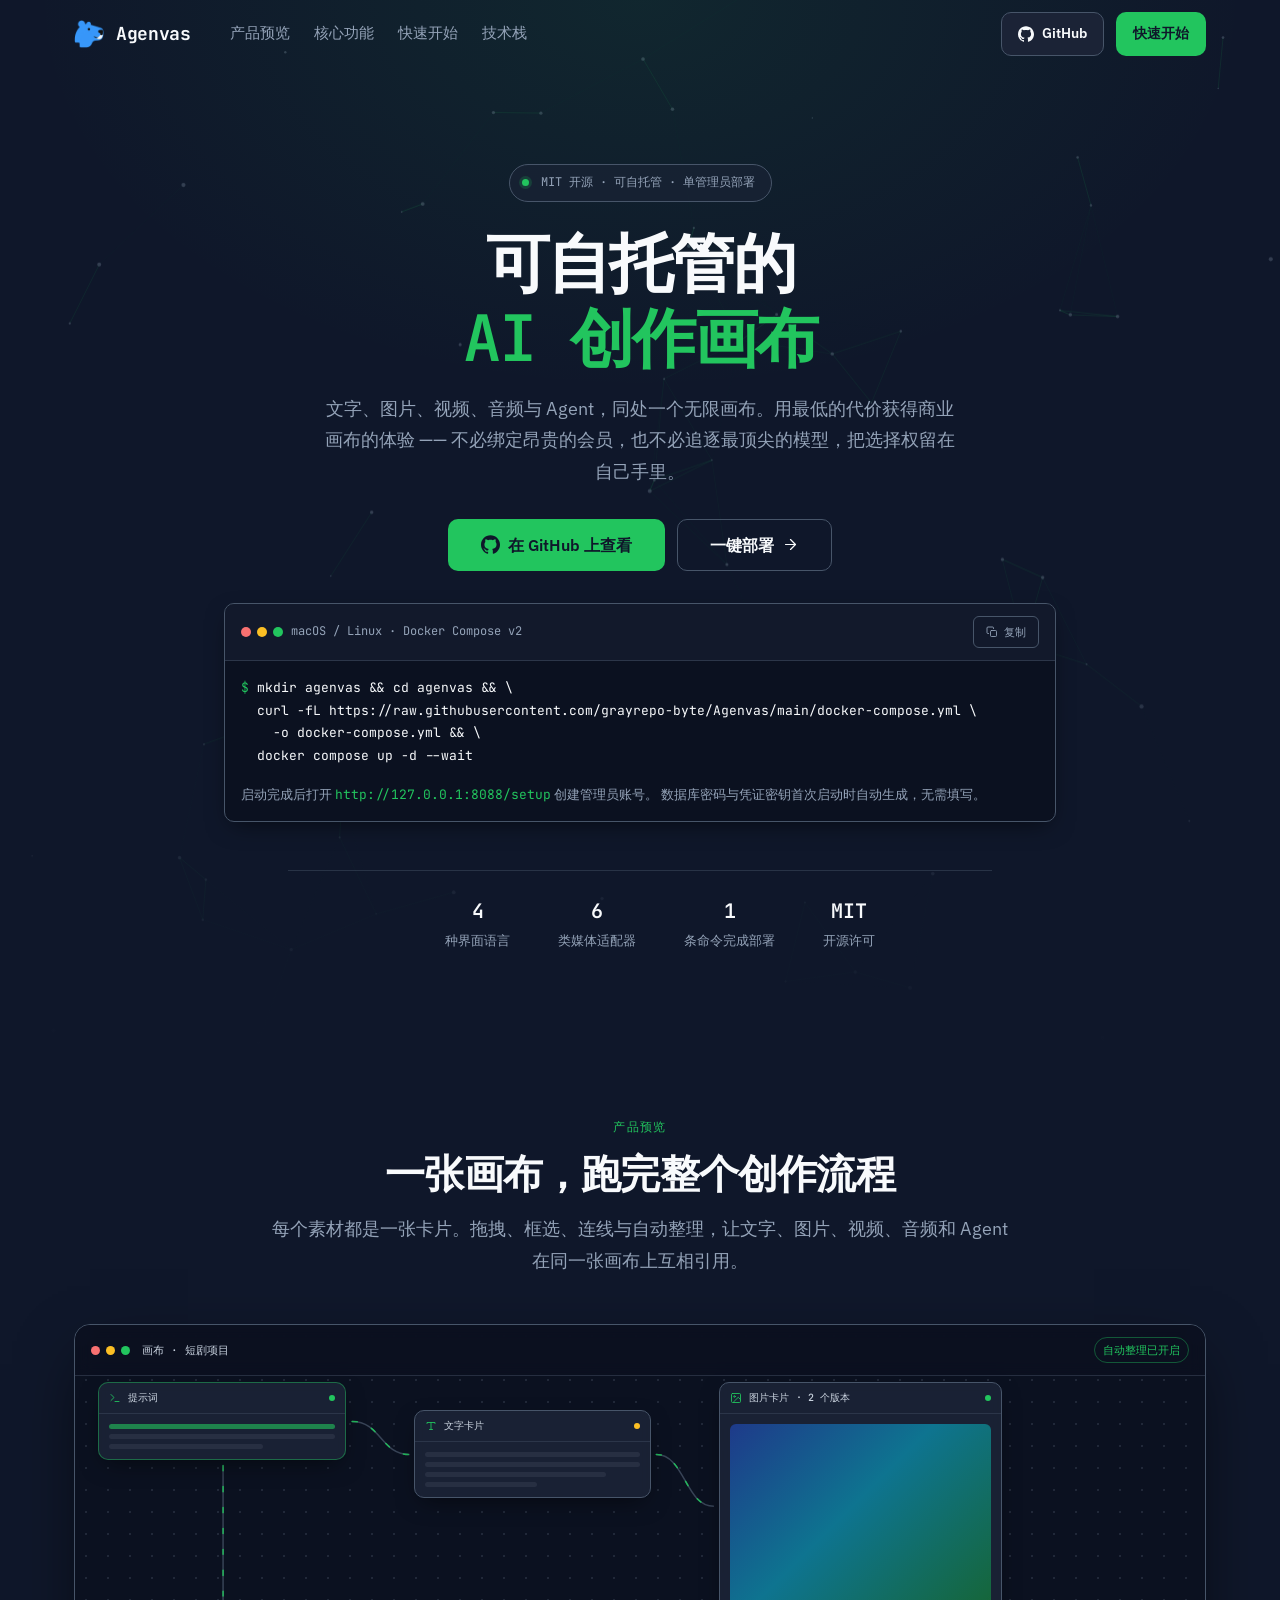
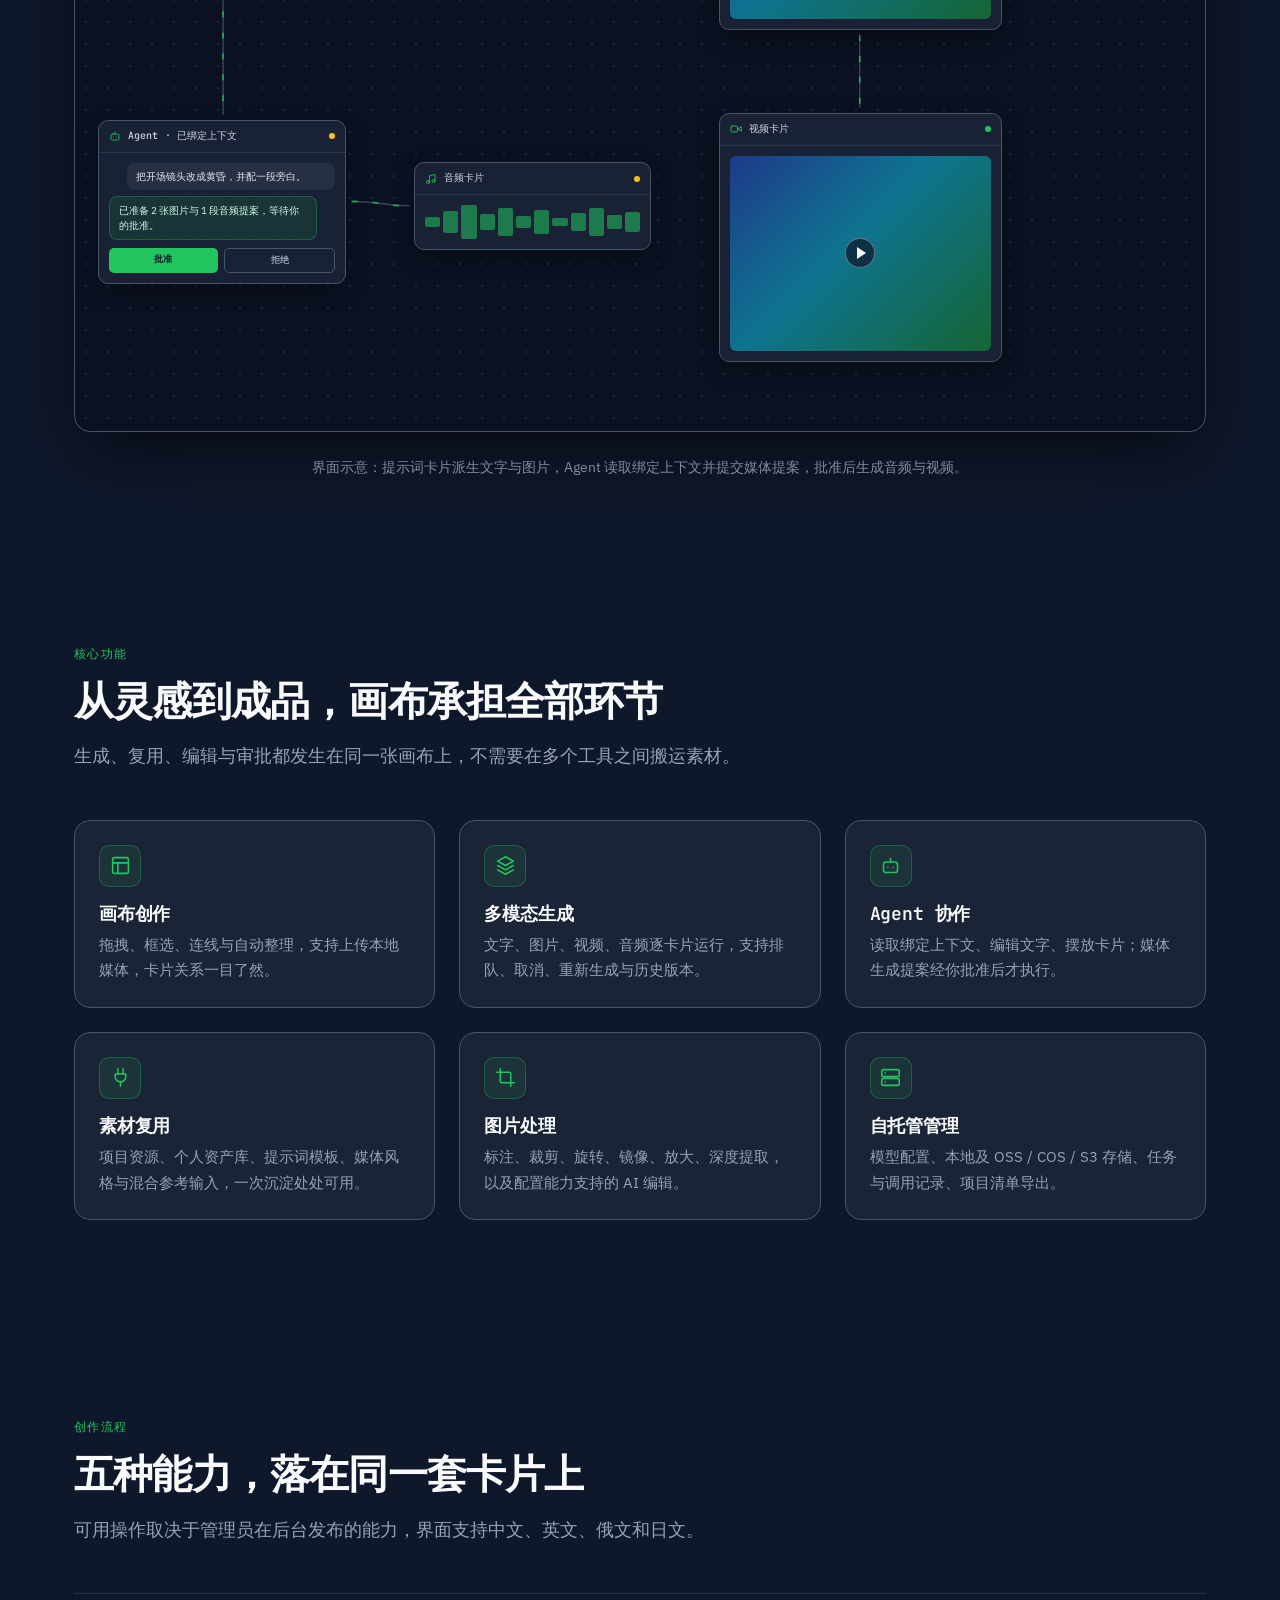
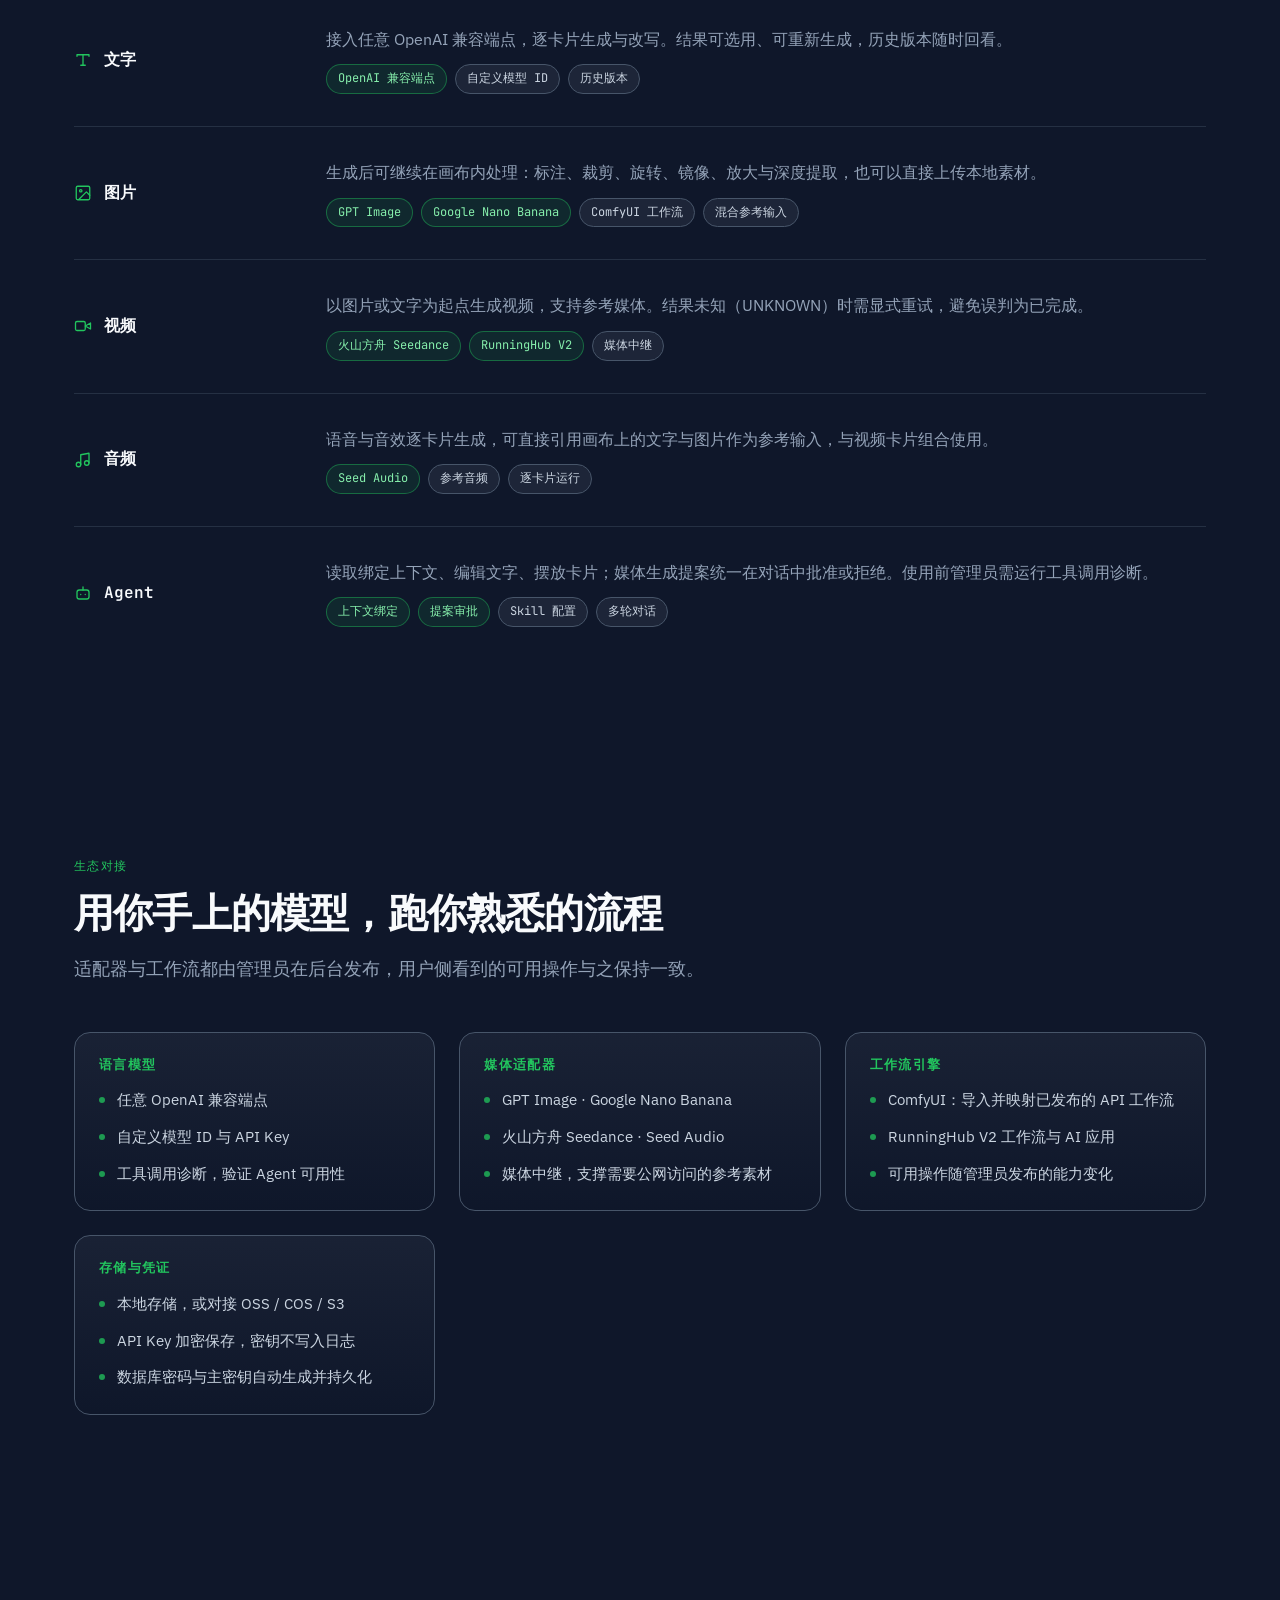
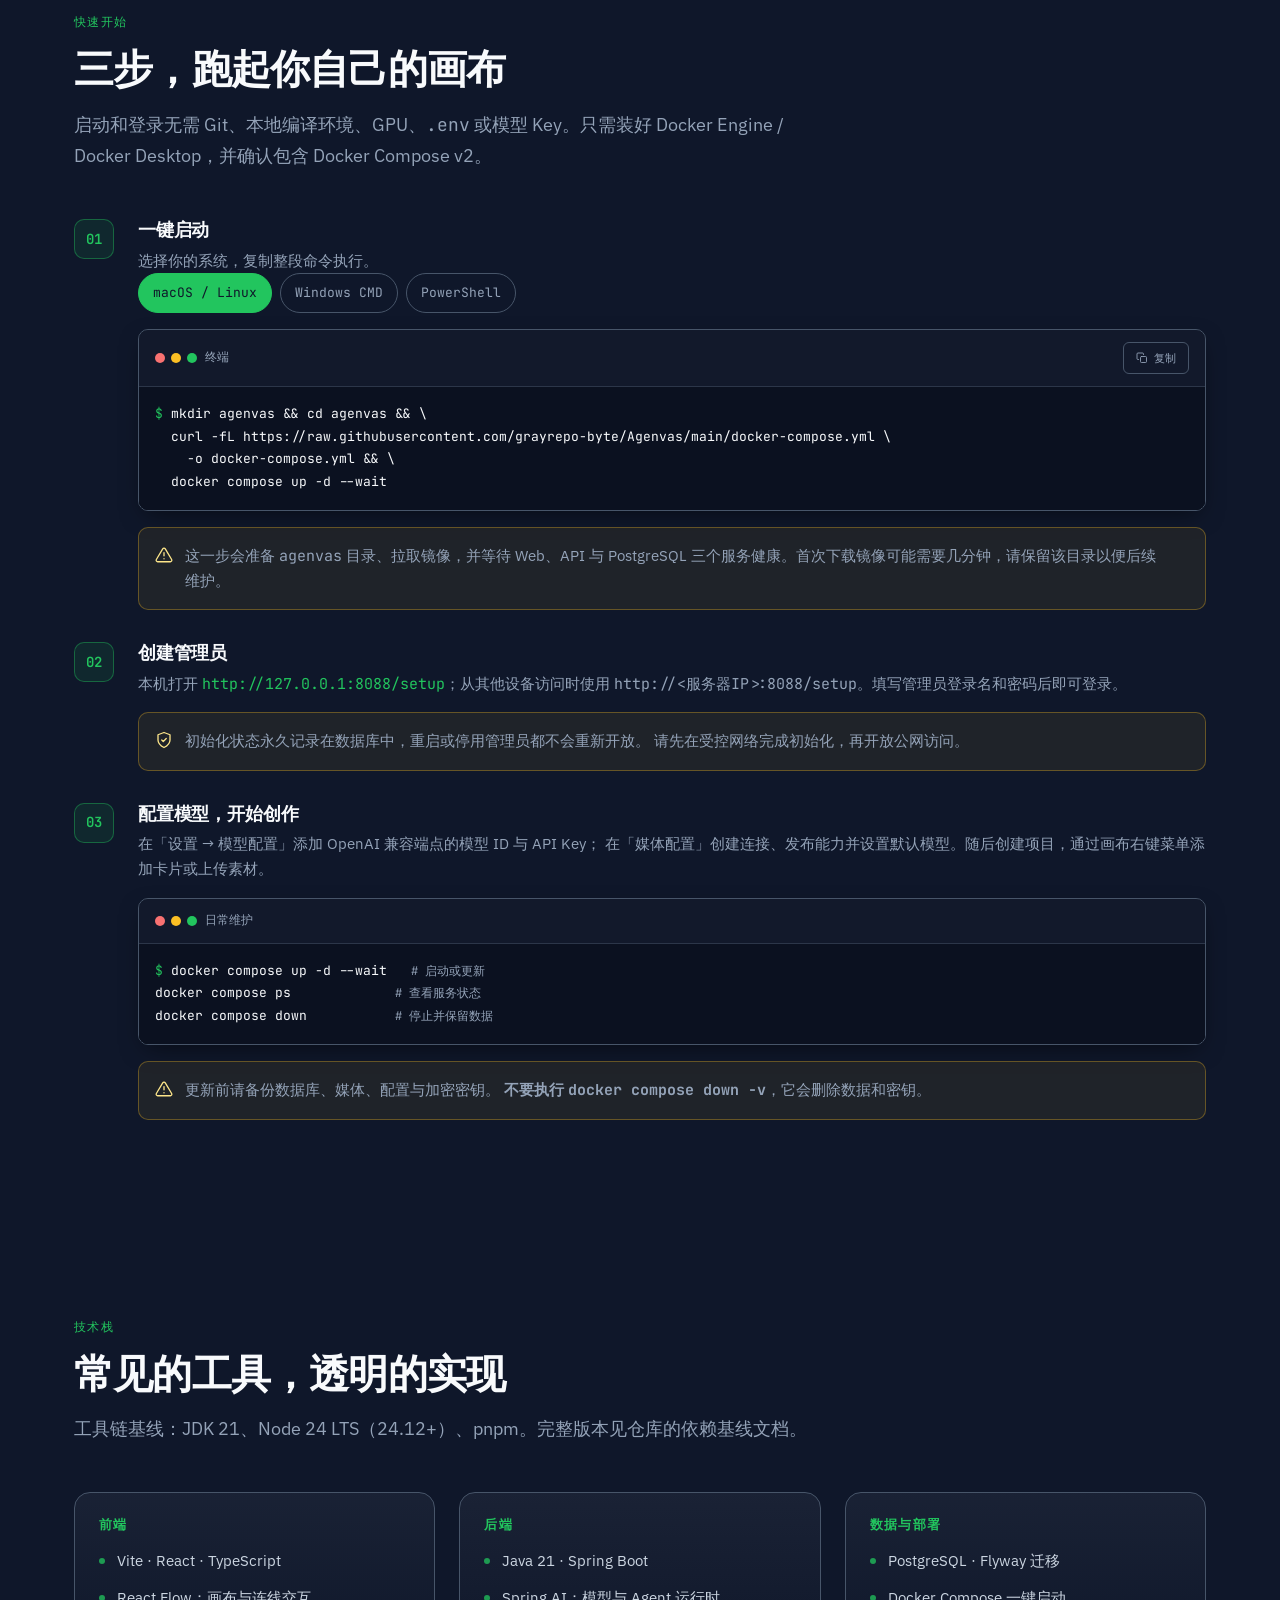
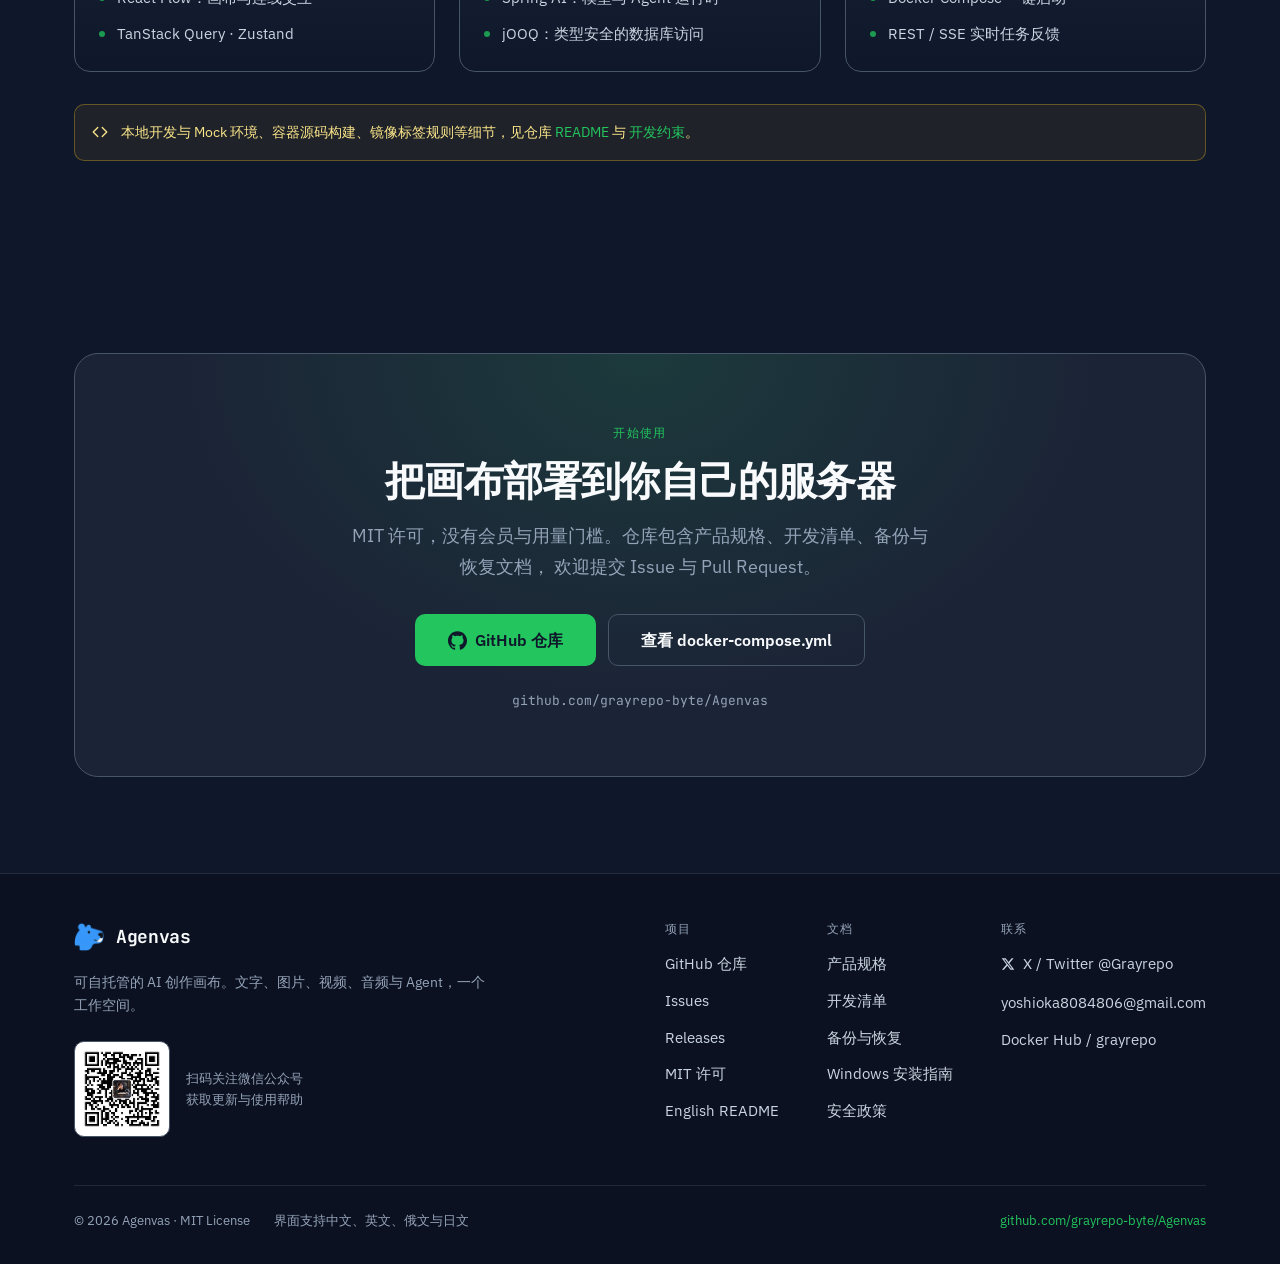
==== index.html @ ab0f3030 "Add Agenvas product landing page" ====
<!DOCTYPE html>
<html lang="zh-CN">
  <head>
    <meta charset="utf-8" />
    <script>
      document.documentElement.classList.add("js");
    </script>
    <meta name="viewport" content="width=device-width, initial-scale=1" />
    <title>Agenvas — 可自托管的 AI 创作画布</title>
    <meta
      name="description"
      content="Agenvas 是开源的、可自托管的 AI 创作画布：文字、图片、视频、音频与 Agent 同处一个工作空间。一条命令完成部署，兼容 OpenAI 端点、ComfyUI 与 RunningHub，MIT 许可。"
    />
    <meta name="theme-color" content="#0f172a" />
    <meta name="color-scheme" content="dark" />
    <link rel="canonical" href="https://grayrepo-byte.github.io/AgenvasPages/" />

    <meta property="og:type" content="website" />
    <meta property="og:site_name" content="Agenvas" />
    <meta property="og:title" content="Agenvas — 可自托管的 AI 创作画布" />
    <meta
      property="og:description"
      content="文字、图片、视频、音频与 Agent，同处一个无限画布。一条命令完成部署，MIT 许可，把创作成本的选择权留在自己手里。"
    />
    <meta
      property="og:url"
      content="https://grayrepo-byte.github.io/AgenvasPages/"
    />
    <meta
      property="og:image"
      content="https://grayrepo-byte.github.io/AgenvasPages/assets/img/agenvas-favicon.png"
    />
    <meta name="twitter:card" content="summary_large_image" />

    <link rel="icon" href="assets/img/agenvas-favicon.png" type="image/png" />
    <link rel="apple-touch-icon" href="assets/img/agenvas-favicon.png" />

    <link rel="preconnect" href="https://fonts.googleapis.com" />
    <link rel="preconnect" href="https://fonts.gstatic.com" crossorigin />
    <link
      rel="stylesheet"
      href="https://fonts.googleapis.com/css2?family=IBM+Plex+Sans:wght@400;500;600&family=JetBrains+Mono:wght@400;500;600;700&display=swap"
    />
    <link rel="stylesheet" href="assets/css/styles.css" />
  </head>

  <body>
    <a class="skip-link" href="#main">跳到主要内容</a>

    <!-- Icon sprite -->
    <svg
      aria-hidden="true"
      focusable="false"
      style="position: absolute; width: 0; height: 0; overflow: hidden"
    >
      <defs>
        <symbol id="i-github" viewBox="0 0 24 24">
          <path
            fill="currentColor"
            d="M12 .297c-6.63 0-12 5.373-12 12 0 5.303 3.438 9.8 8.205 11.385.6.113.82-.258.82-.577 0-.285-.01-1.04-.015-2.04-3.338.724-4.042-1.61-4.042-1.61C4.422 18.07 3.633 17.7 3.633 17.7c-1.087-.744.084-.729.084-.729 1.205.084 1.838 1.236 1.838 1.236 1.07 1.835 2.809 1.305 3.495.998.108-.776.417-1.305.76-1.605-2.665-.3-5.466-1.332-5.466-5.93 0-1.31.465-2.38 1.235-3.22-.135-.303-.54-1.523.105-3.176 0 0 1.005-.322 3.3 1.23.96-.267 1.98-.399 3-.405 1.02.006 2.04.138 3 .405 2.28-1.552 3.285-1.23 3.285-1.23.645 1.653.24 2.873.12 3.176.765.84 1.23 1.91 1.23 3.22 0 4.61-2.805 5.625-5.475 5.92.42.36.81 1.096.81 2.22 0 1.606-.015 2.896-.015 3.286 0 .315.21.69.825.57C20.565 22.092 24 17.592 24 12.297c0-6.627-5.373-12-12-12"
          />
        </symbol>
        <symbol id="i-x" viewBox="0 0 24 24">
          <path
            fill="currentColor"
            d="M18.244 2.25h3.308l-7.227 8.26 8.502 11.24H16.17l-5.214-6.817L4.99 21.75H1.68l7.73-8.835L1.254 2.25H8.08l4.713 6.231zm-1.161 17.52h1.833L7.084 4.126H5.117z"
          />
        </symbol>

        <symbol
          id="i-arrow"
          viewBox="0 0 24 24"
          fill="none"
          stroke="currentColor"
          stroke-width="1.75"
          stroke-linecap="round"
          stroke-linejoin="round"
        >
          <path d="M5 12h14" />
          <path d="m12 5 7 7-7 7" />
        </symbol>
        <symbol
          id="i-copy"
          viewBox="0 0 24 24"
          fill="none"
          stroke="currentColor"
          stroke-width="1.75"
          stroke-linecap="round"
          stroke-linejoin="round"
        >
          <rect x="9" y="9" width="12" height="12" rx="2" />
          <path d="M5 15H4a2 2 0 0 1-2-2V4a2 2 0 0 1 2-2h9a2 2 0 0 1 2 2v1" />
        </symbol>
        <symbol
          id="i-check"
          viewBox="0 0 24 24"
          fill="none"
          stroke="currentColor"
          stroke-width="2"
          stroke-linecap="round"
          stroke-linejoin="round"
        >
          <path d="M20 6 9 17l-5-5" />
        </symbol>
        <symbol
          id="i-terminal"
          viewBox="0 0 24 24"
          fill="none"
          stroke="currentColor"
          stroke-width="1.75"
          stroke-linecap="round"
          stroke-linejoin="round"
        >
          <path d="m4 17 6-6-6-6" />
          <path d="M12 19h8" />
        </symbol>
        <symbol
          id="i-canvas"
          viewBox="0 0 24 24"
          fill="none"
          stroke="currentColor"
          stroke-width="1.75"
          stroke-linecap="round"
          stroke-linejoin="round"
        >
          <rect x="3" y="3" width="18" height="18" rx="2" />
          <path d="M3 9h18" />
          <path d="M9 21V9" />
        </symbol>
        <symbol
          id="i-text"
          viewBox="0 0 24 24"
          fill="none"
          stroke="currentColor"
          stroke-width="1.75"
          stroke-linecap="round"
          stroke-linejoin="round"
        >
          <path d="M4 7V5h16v2" />
          <path d="M12 5v14" />
          <path d="M9 19h6" />
        </symbol>
        <symbol
          id="i-image"
          viewBox="0 0 24 24"
          fill="none"
          stroke="currentColor"
          stroke-width="1.75"
          stroke-linecap="round"
          stroke-linejoin="round"
        >
          <rect x="3" y="3" width="18" height="18" rx="2" />
          <circle cx="9" cy="9" r="1.6" />
          <path d="m21 15-4.5-4.5L7 20" />
        </symbol>
        <symbol
          id="i-video"
          viewBox="0 0 24 24"
          fill="none"
          stroke="currentColor"
          stroke-width="1.75"
          stroke-linecap="round"
          stroke-linejoin="round"
        >
          <rect x="2" y="6" width="13" height="12" rx="2" />
          <path d="m22 8-7 4 7 4z" />
        </symbol>
        <symbol
          id="i-audio"
          viewBox="0 0 24 24"
          fill="none"
          stroke="currentColor"
          stroke-width="1.75"
          stroke-linecap="round"
          stroke-linejoin="round"
        >
          <path d="M9 18V5l11-2v13" />
          <circle cx="6" cy="18" r="3" />
          <circle cx="17" cy="16" r="3" />
        </symbol>
        <symbol
          id="i-agent"
          viewBox="0 0 24 24"
          fill="none"
          stroke="currentColor"
          stroke-width="1.75"
          stroke-linecap="round"
          stroke-linejoin="round"
        >
          <rect x="4" y="8" width="16" height="12" rx="3" />
          <path d="M12 4v4" />
          <path d="M9 14h.01M15 14h.01" />
        </symbol>
        <symbol
          id="i-layers"
          viewBox="0 0 24 24"
          fill="none"
          stroke="currentColor"
          stroke-width="1.75"
          stroke-linecap="round"
          stroke-linejoin="round"
        >
          <path d="m12 2 9 5-9 5-9-5 9-5Z" />
          <path d="m3 12 9 5 9-5" />
          <path d="m3 17 9 5 9-5" />
        </symbol>
        <symbol
          id="i-plug"
          viewBox="0 0 24 24"
          fill="none"
          stroke="currentColor"
          stroke-width="1.75"
          stroke-linecap="round"
          stroke-linejoin="round"
        >
          <path d="M9 2v6M15 2v6" />
          <path d="M6 8h12v3a6 6 0 0 1-12 0z" />
          <path d="M12 17v5" />
        </symbol>
        <symbol
          id="i-crop"
          viewBox="0 0 24 24"
          fill="none"
          stroke="currentColor"
          stroke-width="1.75"
          stroke-linecap="round"
          stroke-linejoin="round"
        >
          <path d="M6 2v14a2 2 0 0 0 2 2h14" />
          <path d="M18 22V8a2 2 0 0 0-2-2H2" />
        </symbol>
        <symbol
          id="i-server"
          viewBox="0 0 24 24"
          fill="none"
          stroke="currentColor"
          stroke-width="1.75"
          stroke-linecap="round"
          stroke-linejoin="round"
        >
          <rect x="2" y="3" width="20" height="8" rx="2" />
          <rect x="2" y="13" width="20" height="8" rx="2" />
          <path d="M6 7h.01M6 17h.01" />
        </symbol>
        <symbol
          id="i-shield"
          viewBox="0 0 24 24"
          fill="none"
          stroke="currentColor"
          stroke-width="1.75"
          stroke-linecap="round"
          stroke-linejoin="round"
        >
          <path d="M12 22s8-4 8-10V5l-8-3-8 3v7c0 6 8 10 8 10Z" />
          <path d="m9 12 2 2 4-4" />
        </symbol>
        <symbol
          id="i-globe"
          viewBox="0 0 24 24"
          fill="none"
          stroke="currentColor"
          stroke-width="1.75"
          stroke-linecap="round"
          stroke-linejoin="round"
        >
          <circle cx="12" cy="12" r="9" />
          <path d="M3 12h18" />
          <path d="M12 3a14 14 0 0 1 0 18 14 14 0 0 1 0-18Z" />
        </symbol>
        <symbol
          id="i-box"
          viewBox="0 0 24 24"
          fill="none"
          stroke="currentColor"
          stroke-width="1.75"
          stroke-linecap="round"
          stroke-linejoin="round"
        >
          <path d="m21 8-9 5-9-5" />
          <path d="M3 8v8l9 5 9-5V8l-9-5Z" />
        </symbol>
        <symbol
          id="i-db"
          viewBox="0 0 24 24"
          fill="none"
          stroke="currentColor"
          stroke-width="1.75"
          stroke-linecap="round"
          stroke-linejoin="round"
        >
          <ellipse cx="12" cy="5" rx="8" ry="3" />
          <path d="M4 5v14c0 1.7 3.6 3 8 3s8-1.3 8-3V5" />
          <path d="M4 12c0 1.7 3.6 3 8 3s8-1.3 8-3" />
        </symbol>
        <symbol
          id="i-alert"
          viewBox="0 0 24 24"
          fill="none"
          stroke="currentColor"
          stroke-width="1.75"
          stroke-linecap="round"
          stroke-linejoin="round"
        >
          <path d="M12 9v4" />
          <path d="M12 17h.01" />
          <path
            d="M10.29 3.86 1.82 18a2 2 0 0 0 1.71 3h16.94a2 2 0 0 0 1.71-3L13.71 3.86a2 2 0 0 0-3.42 0Z"
          />
        </symbol>
        <symbol
          id="i-cpu"
          viewBox="0 0 24 24"
          fill="none"
          stroke="currentColor"
          stroke-width="1.75"
          stroke-linecap="round"
          stroke-linejoin="round"
        >
          <rect x="5" y="5" width="14" height="14" rx="2" />
          <rect x="9" y="9" width="6" height="6" rx="1" />
          <path
            d="M9 2v3M15 2v3M9 19v3M15 19v3M2 9h3M2 15h3M19 9h3M19 15h3"
          />
        </symbol>
        <symbol
          id="i-code"
          viewBox="0 0 24 24"
          fill="none"
          stroke="currentColor"
          stroke-width="1.75"
          stroke-linecap="round"
          stroke-linejoin="round"
        >
          <path d="m9 18-6-6 6-6" />
          <path d="m15 6 6 6-6 6" />
        </symbol>
      </defs>
    </svg>

    <header class="nav" id="nav">
      <nav class="nav__inner" aria-label="主导航">
        <a class="brand" href="#top">
          <img
            src="assets/img/agenvas-favicon.png"
            alt=""
            width="30"
            height="30"
          />
          <span>Agenvas</span>
        </a>
        <div class="nav__links">
          <a href="#preview">产品预览</a>
          <a href="#features">核心功能</a>
          <a href="#quickstart">快速开始</a>
          <a href="#stack">技术栈</a>
        </div>
        <div class="nav__actions">
          <a
            class="btn btn--github btn--sm"
            href="https://github.com/grayrepo-byte/Agenvas"
            target="_blank"
            rel="noopener"
          >
            <svg width="16" height="16" aria-hidden="true">
              <use href="#i-github"></use>
            </svg>
            GitHub
          </a>
          <a class="btn btn--primary btn--sm" href="#quickstart">快速开始</a>
        </div>
      </nav>
    </header>

    <main id="main" tabindex="-1">
      <!-- ================= Hero ================= -->
      <section class="hero" id="top">
        <canvas id="hero-canvas" aria-hidden="true"></canvas>
        <div class="container">
          <div class="hero__head">
            <p class="hero__badge">
              <span class="dot" aria-hidden="true"></span>
              MIT 开源 · 可自托管 · 单管理员部署
            </p>

            <h1>可自托管的<br /><span class="accent">AI 创作画布</span></h1>

            <p class="lede">
              文字、图片、视频、音频与 Agent，同处一个无限画布。用最低的代价获得商业画布的体验
              —— 不必绑定昂贵的会员，也不必追逐最顶尖的模型，把选择权留在自己手里。
            </p>

            <div class="btn-row hero__cta">
              <a
                class="btn btn--primary btn--lg"
                href="https://github.com/grayrepo-byte/Agenvas"
                target="_blank"
                rel="noopener"
              >
                <svg width="19" height="19" aria-hidden="true">
                  <use href="#i-github"></use>
                </svg>
                在 GitHub 上查看
              </a>
              <a class="btn btn--ghost btn--lg" href="#quickstart">
                一键部署
                <svg width="17" height="17" aria-hidden="true">
                  <use href="#i-arrow"></use>
                </svg>
              </a>
            </div>

            <div class="term">
              <div class="term__head">
                <span class="term__dots" aria-hidden="true">
                  <span></span><span></span><span></span>
                </span>
                <span class="term__label">macOS / Linux · Docker Compose v2</span>
                <button class="term__copy" type="button" data-copy>
                  <svg width="12" height="12" aria-hidden="true">
                    <use href="#i-copy"></use>
                  </svg>
                  <span data-copy-label>复制</span>
                </button>
              </div>
              <div class="term__body">
                <pre><span class="prompt" aria-hidden="true">$ </span><span class="cmd">mkdir agenvas &amp;&amp; cd agenvas &amp;&amp; \
  curl -fL https://raw.githubusercontent.com/grayrepo-byte/Agenvas/main/docker-compose.yml \
    -o docker-compose.yml &amp;&amp; \
  docker compose up -d --wait</span></pre>
              </div>
              <p class="term__foot">
                启动完成后打开 <code>http://127.0.0.1:8088/setup</code> 创建管理员账号。
                数据库密码与凭证密钥首次启动时自动生成，无需填写。
              </p>
            </div>
          </div>

          <ul class="facts facts--center">
            <li class="fact">
              <span class="fact__value">4</span>
              <span class="fact__label">种界面语言</span>
            </li>
            <li class="fact">
              <span class="fact__value">6</span>
              <span class="fact__label">类媒体适配器</span>
            </li>
            <li class="fact">
              <span class="fact__value">1</span>
              <span class="fact__label">条命令完成部署</span>
            </li>
            <li class="fact">
              <span class="fact__value">MIT</span>
              <span class="fact__label">开源许可</span>
            </li>
          </ul>
        </div>
      </section>

      <!-- ================= Preview ================= -->
      <section class="section section--tight" id="preview">
        <div class="container">
          <div class="section-head section-head--center">
            <span class="eyebrow">产品预览</span>
            <h2>一张画布，跑完整个创作流程</h2>
            <p class="lede">
              每个素材都是一张卡片。拖拽、框选、连线与自动整理，让文字、图片、视频、音频和
              Agent 在同一张画布上互相引用。
            </p>
          </div>

          <div
            class="stage"
            role="img"
            aria-label="Agenvas 画布界面示意：提示词卡片派生文字卡片与图片卡片，Agent 读取绑定上下文并提交媒体提案，经用户批准后生成音频与视频。卡片之间以连线互相引用。"
          >
            <div class="stage__chrome" aria-hidden="true">
              <span class="term__dots">
                <span></span><span></span><span></span>
              </span>
              <span class="stage__title">画布 · 短剧项目</span>
              <span class="stage__chip">自动整理已开启</span>
            </div>

            <svg class="stage__links" id="stage-links" aria-hidden="true"></svg>

            <div class="node node--prompt">
              <div class="node__head">
                <svg aria-hidden="true"><use href="#i-terminal"></use></svg>
                <span class="node__name">提示词</span>
                <span class="node__status" aria-hidden="true"></span>
              </div>
              <div class="node__body">
                <div class="lines">
                  <span class="line line--accent"></span>
                  <span class="line"></span>
                  <span class="line" style="width: 68%"></span>
                </div>
              </div>
            </div>

            <div class="node node--text">
              <div class="node__head">
                <svg aria-hidden="true"><use href="#i-text"></use></svg>
                <span class="node__name">文字卡片</span>
                <span class="node__status node__status--run" aria-hidden="true"></span>
              </div>
              <div class="node__body">
                <div class="lines">
                  <span class="line"></span>
                  <span class="line"></span>
                  <span class="line" style="width: 84%"></span>
                  <span class="line" style="width: 52%"></span>
                </div>
              </div>
            </div>

            <div class="node node--image">
              <div class="node__head">
                <svg aria-hidden="true"><use href="#i-image"></use></svg>
                <span class="node__name">图片卡片</span>
                <span class="node__meta">· 2 个版本</span>
                <span class="node__status" aria-hidden="true"></span>
              </div>
              <div class="node__body">
                <div class="thumb"></div>
              </div>
            </div>

            <div class="node node--agent">
              <div class="node__head">
                <svg aria-hidden="true"><use href="#i-agent"></use></svg>
                <span class="node__name">Agent</span>
                <span class="node__meta">· 已绑定上下文</span>
                <span class="node__status node__status--run" aria-hidden="true"></span>
              </div>
              <div class="node__body">
                <span class="bubble bubble--user"
                  >把开场镜头改成黄昏，并配一段旁白。</span
                >
                <span class="bubble bubble--agent"
                  >已准备 2 张图片与 1 段音频提案，等待你的批准。</span
                >
                <div class="approve" aria-hidden="true">
                  <span class="ok">批准</span>
                  <span class="no">拒绝</span>
                </div>
              </div>
            </div>

            <div class="node node--audio">
              <div class="node__head">
                <svg aria-hidden="true"><use href="#i-audio"></use></svg>
                <span class="node__name">音频卡片</span>
                <span class="node__status node__status--run" aria-hidden="true"></span>
              </div>
              <div class="node__body">
                <div class="wave" aria-hidden="true">
                  <i></i><i></i><i></i><i></i><i></i><i></i>
                  <i></i><i></i><i></i><i></i><i></i><i></i>
                </div>
              </div>
            </div>

            <div class="node node--video">
              <div class="node__head">
                <svg aria-hidden="true"><use href="#i-video"></use></svg>
                <span class="node__name">视频卡片</span>
                <span class="node__status" aria-hidden="true"></span>
              </div>
              <div class="node__body">
                <div class="thumb thumb--video">
                  <div class="play" aria-hidden="true"><span></span></div>
                </div>
              </div>
            </div>
          </div>

          <p class="stage-caption">
            界面示意：提示词卡片派生文字与图片，Agent 读取绑定上下文并提交媒体提案，批准后生成音频与视频。
          </p>
        </div>
      </section>

      <!-- ================= Features ================= -->
      <section class="section" id="features">
        <div class="container">
          <div class="section-head">
            <span class="eyebrow">核心功能</span>
            <h2>从灵感到成品，画布承担全部环节</h2>
            <p class="lede">
              生成、复用、编辑与审批都发生在同一张画布上，不需要在多个工具之间搬运素材。
            </p>
          </div>

          <div class="grid grid--3">
            <article class="card reveal">
              <div class="card__icon">
                <svg aria-hidden="true"><use href="#i-canvas"></use></svg>
              </div>
              <h3>画布创作</h3>
              <p>
                拖拽、框选、连线与自动整理，支持上传本地媒体，卡片关系一目了然。
              </p>
            </article>

            <article class="card reveal" style="--delay: 60ms">
              <div class="card__icon">
                <svg aria-hidden="true"><use href="#i-layers"></use></svg>
              </div>
              <h3>多模态生成</h3>
              <p>
                文字、图片、视频、音频逐卡片运行，支持排队、取消、重新生成与历史版本。
              </p>
            </article>

            <article class="card reveal" style="--delay: 120ms">
              <div class="card__icon">
                <svg aria-hidden="true"><use href="#i-agent"></use></svg>
              </div>
              <h3>Agent 协作</h3>
              <p>
                读取绑定上下文、编辑文字、摆放卡片；媒体生成提案经你批准后才执行。
              </p>
            </article>

            <article class="card reveal">
              <div class="card__icon">
                <svg aria-hidden="true"><use href="#i-plug"></use></svg>
              </div>
              <h3>素材复用</h3>
              <p>
                项目资源、个人资产库、提示词模板、媒体风格与混合参考输入，一次沉淀处处可用。
              </p>
            </article>

            <article class="card reveal" style="--delay: 60ms">
              <div class="card__icon">
                <svg aria-hidden="true"><use href="#i-crop"></use></svg>
              </div>
              <h3>图片处理</h3>
              <p>
                标注、裁剪、旋转、镜像、放大、深度提取，以及配置能力支持的 AI 编辑。
              </p>
            </article>

            <article class="card reveal" style="--delay: 120ms">
              <div class="card__icon">
                <svg aria-hidden="true"><use href="#i-server"></use></svg>
              </div>
              <h3>自托管管理</h3>
              <p>
                模型配置、本地及 OSS / COS / S3 存储、任务与调用记录、项目清单导出。
              </p>
            </article>
          </div>
        </div>
      </section>

      <!-- ================= Workflow ================= -->
      <section class="section" id="workflow">
        <div class="container">
          <div class="section-head">
            <span class="eyebrow">创作流程</span>
            <h2>五种能力，落在同一套卡片上</h2>
            <p class="lede">
              可用操作取决于管理员在后台发布的能力，界面支持中文、英文、俄文和日文。
            </p>
          </div>

          <div class="modality reveal">
            <div class="modality__title">
              <svg aria-hidden="true"><use href="#i-text"></use></svg>
              文字
            </div>
            <div>
              <p>
                接入任意 OpenAI 兼容端点，逐卡片生成与改写。结果可选用、可重新生成，历史版本随时回看。
              </p>
              <div class="tags">
                <span class="tag tag--accent">OpenAI 兼容端点</span>
                <span class="tag">自定义模型 ID</span>
                <span class="tag">历史版本</span>
              </div>
            </div>
          </div>

          <div class="modality reveal">
            <div class="modality__title">
              <svg aria-hidden="true"><use href="#i-image"></use></svg>
              图片
            </div>
            <div>
              <p>
                生成后可继续在画布内处理：标注、裁剪、旋转、镜像、放大与深度提取，也可以直接上传本地素材。
              </p>
              <div class="tags">
                <span class="tag tag--accent">GPT Image</span>
                <span class="tag tag--accent">Google Nano Banana</span>
                <span class="tag">ComfyUI 工作流</span>
                <span class="tag">混合参考输入</span>
              </div>
            </div>
          </div>

          <div class="modality reveal">
            <div class="modality__title">
              <svg aria-hidden="true"><use href="#i-video"></use></svg>
              视频
            </div>
            <div>
              <p>
                以图片或文字为起点生成视频，支持参考媒体。结果未知（UNKNOWN）时需显式重试，避免误判为已完成。
              </p>
              <div class="tags">
                <span class="tag tag--accent">火山方舟 Seedance</span>
                <span class="tag tag--accent">RunningHub V2</span>
                <span class="tag">媒体中继</span>
              </div>
            </div>
          </div>

          <div class="modality reveal">
            <div class="modality__title">
              <svg aria-hidden="true"><use href="#i-audio"></use></svg>
              音频
            </div>
            <div>
              <p>
                语音与音效逐卡片生成，可直接引用画布上的文字与图片作为参考输入，与视频卡片组合使用。
              </p>
              <div class="tags">
                <span class="tag tag--accent">Seed Audio</span>
                <span class="tag">参考音频</span>
                <span class="tag">逐卡片运行</span>
              </div>
            </div>
          </div>

          <div class="modality reveal">
            <div class="modality__title">
              <svg aria-hidden="true"><use href="#i-agent"></use></svg>
              Agent
            </div>
            <div>
              <p>
                读取绑定上下文、编辑文字、摆放卡片；媒体生成提案统一在对话中批准或拒绝。使用前管理员需运行工具调用诊断。
              </p>
              <div class="tags">
                <span class="tag tag--accent">上下文绑定</span>
                <span class="tag tag--accent">提案审批</span>
                <span class="tag">Skill 配置</span>
                <span class="tag">多轮对话</span>
              </div>
            </div>
          </div>
        </div>
      </section>

      <!-- ================= Integrations ================= -->
      <section class="section" id="integrations">
        <div class="container">
          <div class="section-head">
            <span class="eyebrow">生态对接</span>
            <h2>用你手上的模型，跑你熟悉的流程</h2>
            <p class="lede">
              适配器与工作流都由管理员在后台发布，用户侧看到的可用操作与之保持一致。
            </p>
          </div>

          <div class="stack-grid">
            <div class="stack-col reveal">
              <h3>语言模型</h3>
              <ul>
                <li>任意 OpenAI 兼容端点</li>
                <li>自定义模型 ID 与 API Key</li>
                <li>工具调用诊断，验证 Agent 可用性</li>
              </ul>
            </div>

            <div class="stack-col reveal" style="--delay: 60ms">
              <h3>媒体适配器</h3>
              <ul>
                <li>GPT Image · Google Nano Banana</li>
                <li>火山方舟 Seedance · Seed Audio</li>
                <li>媒体中继，支撑需要公网访问的参考素材</li>
              </ul>
            </div>

            <div class="stack-col reveal" style="--delay: 120ms">
              <h3>工作流引擎</h3>
              <ul>
                <li>ComfyUI：导入并映射已发布的 API 工作流</li>
                <li>RunningHub V2 工作流与 AI 应用</li>
                <li>可用操作随管理员发布的能力变化</li>
              </ul>
            </div>

            <div class="stack-col reveal">
              <h3>存储与凭证</h3>
              <ul>
                <li>本地存储，或对接 OSS / COS / S3</li>
                <li>API Key 加密保存，密钥不写入日志</li>
                <li>数据库密码与主密钥自动生成并持久化</li>
              </ul>
            </div>
          </div>
        </div>
      </section>

      <!-- ================= Quick start ================= -->
      <section class="section" id="quickstart">
        <div class="container">
          <div class="section-head">
            <span class="eyebrow">快速开始</span>
            <h2>三步，跑起你自己的画布</h2>
            <p class="lede">
              启动和登录无需 Git、本地编译环境、GPU、<code class="mono">.env</code>
              或模型 Key。只需装好 Docker Engine / Docker Desktop，并确认包含 Docker Compose v2。
            </p>
          </div>

          <div class="steps">
            <div class="step reveal">
              <div class="step__num" aria-hidden="true">01</div>
              <div>
                <h3>一键启动</h3>
                <p>选择你的系统，复制整段命令执行。</p>

                <div class="tabs" role="tablist" aria-label="选择操作系统">
                  <button
                    class="tab"
                    role="tab"
                    id="tab-unix"
                    aria-controls="panel-unix"
                    aria-selected="true"
                  >
                    macOS / Linux
                  </button>
                  <button
                    class="tab"
                    role="tab"
                    id="tab-cmd"
                    aria-controls="panel-cmd"
                    aria-selected="false"
                    tabindex="-1"
                  >
                    Windows CMD
                  </button>
                  <button
                    class="tab"
                    role="tab"
                    id="tab-ps"
                    aria-controls="panel-ps"
                    aria-selected="false"
                    tabindex="-1"
                  >
                    PowerShell
                  </button>
                </div>

                <div
                  class="term"
                  id="panel-unix"
                  role="tabpanel"
                  aria-labelledby="tab-unix"
                  tabindex="0"
                >
                  <div class="term__head">
                    <span class="term__dots" aria-hidden="true">
                      <span></span><span></span><span></span>
                    </span>
                    <span class="term__label">终端</span>
                    <button class="term__copy" type="button" data-copy>
                      <svg width="12" height="12" aria-hidden="true">
                        <use href="#i-copy"></use>
                      </svg>
                      <span data-copy-label>复制</span>
                    </button>
                  </div>
                  <div class="term__body">
                    <pre><span class="prompt" aria-hidden="true">$ </span><span class="cmd">mkdir agenvas &amp;&amp; cd agenvas &amp;&amp; \
  curl -fL https://raw.githubusercontent.com/grayrepo-byte/Agenvas/main/docker-compose.yml \
    -o docker-compose.yml &amp;&amp; \
  docker compose up -d --wait</span></pre>
                  </div>
                </div>

                <div
                  class="term"
                  id="panel-cmd"
                  role="tabpanel"
                  aria-labelledby="tab-cmd"
                  tabindex="0"
                  hidden
                >
                  <div class="term__head">
                    <span class="term__dots" aria-hidden="true">
                      <span></span><span></span><span></span>
                    </span>
                    <span class="term__label">命令提示符</span>
                    <button class="term__copy" type="button" data-copy>
                      <svg width="12" height="12" aria-hidden="true">
                        <use href="#i-copy"></use>
                      </svg>
                      <span data-copy-label>复制</span>
                    </button>
                  </div>
                  <div class="term__body">
                    <pre><span class="prompt" aria-hidden="true">&gt; </span><span class="cmd">mkdir agenvas &amp;&amp; cd agenvas &amp;&amp; ^
  curl.exe -fL https://raw.githubusercontent.com/grayrepo-byte/Agenvas/main/docker-compose.yml -o docker-compose.yml &amp;&amp; ^
  docker compose up -d --wait</span></pre>
                  </div>
                </div>

                <div
                  class="term"
                  id="panel-ps"
                  role="tabpanel"
                  aria-labelledby="tab-ps"
                  tabindex="0"
                  hidden
                >
                  <div class="term__head">
                    <span class="term__dots" aria-hidden="true">
                      <span></span><span></span><span></span>
                    </span>
                    <span class="term__label">PowerShell 5.1 / 7</span>
                    <button class="term__copy" type="button" data-copy>
                      <svg width="12" height="12" aria-hidden="true">
                        <use href="#i-copy"></use>
                      </svg>
                      <span data-copy-label>复制</span>
                    </button>
                  </div>
                  <div class="term__body">
                    <pre><span class="prompt" aria-hidden="true">&gt; </span><span class="cmd">&amp; {
  $ErrorActionPreference = 'Stop'
  New-Item -ItemType Directory -Path agenvas | Out-Null
  Set-Location agenvas
  Invoke-WebRequest -UseBasicParsing `
    -Uri 'https://raw.githubusercontent.com/grayrepo-byte/Agenvas/main/docker-compose.yml' `
    -OutFile docker-compose.yml
  docker compose up -d --wait
}</span></pre>
                  </div>
                </div>

                <div class="note">
                  <svg aria-hidden="true"><use href="#i-alert"></use></svg>
                  <p>
                    这一步会准备 <code class="mono">agenvas</code> 目录、拉取镜像，并等待
                    Web、API 与 PostgreSQL 三个服务健康。首次下载镜像可能需要几分钟，请保留该目录以便后续维护。
                  </p>
                </div>
              </div>
            </div>

            <div class="step reveal">
              <div class="step__num" aria-hidden="true">02</div>
              <div>
                <h3>创建管理员</h3>
                <p>
                  本机打开
                  <a class="accent mono" href="http://127.0.0.1:8088/setup"
                    >http://127.0.0.1:8088/setup</a
                  >；从其他设备访问时使用
                  <code class="mono">http://&lt;服务器IP&gt;:8088/setup</code>。填写管理员登录名和密码后即可登录。
                </p>
                <div class="note">
                  <svg aria-hidden="true"><use href="#i-shield"></use></svg>
                  <p>
                    初始化状态永久记录在数据库中，重启或停用管理员都不会重新开放。
                    请先在受控网络完成初始化，再开放公网访问。
                  </p>
                </div>
              </div>
            </div>

            <div class="step reveal">
              <div class="step__num" aria-hidden="true">03</div>
              <div>
                <h3>配置模型，开始创作</h3>
                <p>
                  在「设置 → 模型配置」添加 OpenAI 兼容端点的模型 ID 与 API Key；
                  在「媒体配置」创建连接、发布能力并设置默认模型。随后创建项目，通过画布右键菜单添加卡片或上传素材。
                </p>
                <div class="term">
                  <div class="term__head">
                    <span class="term__dots" aria-hidden="true">
                      <span></span><span></span><span></span>
                    </span>
                    <span class="term__label">日常维护</span>
                  </div>
                  <div class="term__body">
                    <pre><span class="prompt" aria-hidden="true">$ </span><span class="cmd">docker compose up -d --wait   <span class="term__label"># 启动或更新</span>
docker compose ps             <span class="term__label"># 查看服务状态</span>
docker compose down           <span class="term__label"># 停止并保留数据</span></span></pre>
                  </div>
                </div>
                <div class="note">
                  <svg aria-hidden="true"><use href="#i-alert"></use></svg>
                  <p>
                    更新前请备份数据库、媒体、配置与加密密钥。
                    <strong>不要执行 <code class="mono">docker compose down -v</code></strong>，它会删除数据和密钥。
                  </p>
                </div>
              </div>
            </div>
          </div>
        </div>
      </section>

      <!-- ================= Stack ================= -->
      <section class="section" id="stack">
        <div class="container">
          <div class="section-head">
            <span class="eyebrow">技术栈</span>
            <h2>常见的工具，透明的实现</h2>
            <p class="lede">
              工具链基线：JDK 21、Node 24 LTS（24.12+）、pnpm。完整版本见仓库的依赖基线文档。
            </p>
          </div>

          <div class="stack-grid">
            <div class="stack-col reveal">
              <h3>前端</h3>
              <ul>
                <li>Vite · React · TypeScript</li>
                <li>React Flow：画布与连线交互</li>
                <li>TanStack Query · Zustand</li>
              </ul>
            </div>

            <div class="stack-col reveal" style="--delay: 60ms">
              <h3>后端</h3>
              <ul>
                <li>Java 21 · Spring Boot</li>
                <li>Spring AI：模型与 Agent 运行时</li>
                <li>jOOQ：类型安全的数据库访问</li>
              </ul>
            </div>

            <div class="stack-col reveal" style="--delay: 120ms">
              <h3>数据与部署</h3>
              <ul>
                <li>PostgreSQL · Flyway 迁移</li>
                <li>Docker Compose 一键启动</li>
                <li>REST / SSE 实时任务反馈</li>
              </ul>
            </div>
          </div>

          <div class="note reveal" style="margin-top: var(--space-6)">
            <svg aria-hidden="true"><use href="#i-code"></use></svg>
            <p>
              本地开发与 Mock 环境、容器源码构建、镜像标签规则等细节，见仓库
              <a
                class="accent"
                href="https://github.com/grayrepo-byte/Agenvas#本地开发"
                target="_blank"
                rel="noopener"
                >README</a
              >
              与
              <a
                class="accent"
                href="https://github.com/grayrepo-byte/Agenvas/blob/main/AGENTS.md"
                target="_blank"
                rel="noopener"
                >开发约束</a
              >。
            </p>
          </div>
        </div>
      </section>

      <!-- ================= CTA ================= -->
      <section class="section" id="cta">
        <div class="container">
          <div class="cta reveal">
            <span class="eyebrow">开始使用</span>
            <h2>把画布部署到你自己的服务器</h2>
            <p class="lede">
              MIT 许可，没有会员与用量门槛。仓库包含产品规格、开发清单、备份与恢复文档，
              欢迎提交 Issue 与 Pull Request。
            </p>
            <div class="btn-row">
              <a
                class="btn btn--primary btn--lg"
                href="https://github.com/grayrepo-byte/Agenvas"
                target="_blank"
                rel="noopener"
              >
                <svg width="19" height="19" aria-hidden="true">
                  <use href="#i-github"></use>
                </svg>
                GitHub 仓库
              </a>
              <a
                class="btn btn--ghost btn--lg"
                href="https://github.com/grayrepo-byte/Agenvas/blob/main/docker-compose.yml"
                target="_blank"
                rel="noopener"
              >
                查看 docker-compose.yml
              </a>
            </div>
            <p class="cta__meta">github.com/grayrepo-byte/Agenvas</p>
          </div>
        </div>
      </section>
    </main>

    <!-- ================= Footer ================= -->
    <footer class="footer">
      <div class="container">
        <div class="footer__top">
          <div class="footer__brand">
            <a class="brand" href="#top">
              <img
                src="assets/img/agenvas-favicon.png"
                alt=""
                width="30"
                height="30"
              />
              <span>Agenvas</span>
            </a>
            <p>
              可自托管的 AI 创作画布。文字、图片、视频、音频与 Agent，一个工作空间。
            </p>
            <div class="footer__qr">
              <img
                src="assets/img/wechat-official-account.jpg"
                alt="Agenvas 微信公众号二维码"
                width="96"
                height="96"
                loading="lazy"
              />
              <span>扫码关注微信公众号<br />获取更新与使用帮助</span>
            </div>
          </div>

          <div>
            <h4>项目</h4>
            <ul class="footer__links">
              <li>
                <a
                  href="https://github.com/grayrepo-byte/Agenvas"
                  target="_blank"
                  rel="noopener"
                  >GitHub 仓库</a
                >
              </li>
              <li>
                <a
                  href="https://github.com/grayrepo-byte/Agenvas/issues"
                  target="_blank"
                  rel="noopener"
                  >Issues</a
                >
              </li>
              <li>
                <a
                  href="https://github.com/grayrepo-byte/Agenvas/releases"
                  target="_blank"
                  rel="noopener"
                  >Releases</a
                >
              </li>
              <li>
                <a
                  href="https://github.com/grayrepo-byte/Agenvas/blob/main/LICENSE"
                  target="_blank"
                  rel="noopener"
                  >MIT 许可</a
                >
              </li>
              <li>
                <a
                  href="https://github.com/grayrepo-byte/Agenvas/blob/main/README.en.md"
                  target="_blank"
                  rel="noopener"
                  >English README</a
                >
              </li>
            </ul>
          </div>

          <div>
            <h4>文档</h4>
            <ul class="footer__links">
              <li>
                <a
                  href="https://github.com/grayrepo-byte/Agenvas/blob/main/docs/MVP-SPEC.md"
                  target="_blank"
                  rel="noopener"
                  >产品规格</a
                >
              </li>
              <li>
                <a
                  href="https://github.com/grayrepo-byte/Agenvas/blob/main/docs/DEVELOPMENT-CHECKLIST.md"
                  target="_blank"
                  rel="noopener"
                  >开发清单</a
                >
              </li>
              <li>
                <a
                  href="https://github.com/grayrepo-byte/Agenvas/blob/main/docs/operations/backup-restore.md"
                  target="_blank"
                  rel="noopener"
                  >备份与恢复</a
                >
              </li>
              <li>
                <a
                  href="https://github.com/grayrepo-byte/Agenvas/blob/main/docs/operations/windows-install.md"
                  target="_blank"
                  rel="noopener"
                  >Windows 安装指南</a
                >
              </li>
              <li>
                <a
                  href="https://github.com/grayrepo-byte/Agenvas/blob/main/SECURITY.md"
                  target="_blank"
                  rel="noopener"
                  >安全政策</a
                >
              </li>
            </ul>
          </div>

          <div>
            <h4>联系</h4>
            <ul class="footer__links">
              <li>
                <a
                  href="https://x.com/Grayrepo"
                  target="_blank"
                  rel="noopener"
                >
                  <span
                    style="
                      display: inline-flex;
                      align-items: center;
                      gap: 8px;
                    "
                  >
                    <svg width="14" height="14" aria-hidden="true">
                      <use href="#i-x"></use>
                    </svg>
                    X / Twitter @Grayrepo
                  </span>
                </a>
              </li>
              <li>
                <a href="mailto:yoshioka8084806@gmail.com"
                  >yoshioka8084806@gmail.com</a
                >
              </li>
              <li>
                <a
                  href="https://hub.docker.com/u/grayrepo"
                  target="_blank"
                  rel="noopener"
                  >Docker Hub / grayrepo</a
                >
              </li>
            </ul>
          </div>
        </div>

        <div class="footer__bottom">
          <span>© 2026 Agenvas · MIT License</span>
          <span>界面支持中文、英文、俄文与日文</span>
          <a
            class="spacer accent"
            href="https://github.com/grayrepo-byte/Agenvas"
            target="_blank"
            rel="noopener"
          >
            github.com/grayrepo-byte/Agenvas
          </a>
        </div>
      </div>
    </footer>

    <script src="assets/js/main.js" defer></script>
  </body>
</html>
---- assets/css/styles.css ----
/* ==========================================================================
   Agenvas — Landing Page
   Design system: Dark Mode (OLED) · Developer Tool / IDE palette
   Type: JetBrains Mono (display/mono) + IBM Plex Sans (body) + system CJK
   ========================================================================== */

/* --- Design tokens: primitives ------------------------------------------- */
:root {
  /* Color — Developer Tool / IDE */
  --color-primary: #1e293b;
  --color-on-primary: #ffffff;
  --color-secondary: #334155;
  --color-on-secondary: #ffffff;
  --color-accent: #22c55e;
  --color-accent-strong: #16a34a;
  --color-on-accent: #0f172a;
  --color-background: #0f172a;
  --color-foreground: #f8fafc;
  --color-card: #1b2336;
  --color-card-foreground: #f8fafc;
  --color-muted: #272f42;
  --color-muted-foreground: #94a3b8;
  --color-border: #475569;
  --color-border-soft: #2b3a52;
  --color-destructive: #ef4444;
  --color-ring: #ffffff;

  /* Surfaces */
  --surface-raised: #1b2336;
  --surface-sunken: #0b1120;
  --surface-glass: rgba(15, 23, 42, 0.72);

  /* Spacing scale (standard density) */
  --space-1: 0.25rem;
  --space-2: 0.5rem;
  --space-3: 0.75rem;
  --space-4: 1rem;
  --space-5: 1.5rem;
  --space-6: 2rem;
  --space-7: 3rem;
  --space-8: 4rem;
  --space-9: 6rem;

  /* Radius */
  --radius-sm: 6px;
  --radius-md: 10px;
  --radius-lg: 16px;
  --radius-xl: 24px;
  --radius-pill: 999px;

  /* Type */
  --font-sans: "IBM Plex Sans", -apple-system, BlinkMacSystemFont, "Segoe UI",
    "PingFang SC", "Hiragino Sans GB", "Microsoft YaHei", "Source Han Sans SC",
    "Noto Sans SC", sans-serif;
  --font-mono: "JetBrains Mono", ui-monospace, SFMono-Regular, "SF Mono",
    Menlo, Consolas, "Liberation Mono", monospace;

  /* Elevation */
  --shadow-sm: 0 1px 2px rgba(0, 0, 0, 0.4);
  --shadow-md: 0 8px 24px -8px rgba(0, 0, 0, 0.6);
  --shadow-lg: 0 24px 64px -16px rgba(0, 0, 0, 0.7);
  --glow-accent: 0 0 0 1px rgba(34, 197, 94, 0.24),
    0 8px 32px -8px rgba(34, 197, 94, 0.32);

  /* Motion */
  --ease-out: cubic-bezier(0.22, 1, 0.36, 1);
  --dur-fast: 150ms;
  --dur-base: 220ms;
  --dur-slow: 480ms;

  /* Layout */
  --container: 1180px;
  --nav-h: 68px;
}

/* --- Reset ---------------------------------------------------------------- */
*,
*::before,
*::after {
  box-sizing: border-box;
}

* {
  margin: 0;
}

html {
  scroll-behavior: smooth;
  -webkit-text-size-adjust: 100%;
}

body {
  background-color: var(--color-background);
  color: var(--color-foreground);
  font-family: var(--font-sans);
  font-size: 16px;
  line-height: 1.65;
  font-weight: 400;
  -webkit-font-smoothing: antialiased;
  -moz-osx-font-smoothing: grayscale;
  overflow-x: hidden;
}

img,
svg {
  display: block;
  max-width: 100%;
}

[hidden] {
  display: none !important;
}

a {
  color: inherit;
  text-decoration: none;
}

button,
input,
select {
  font: inherit;
  color: inherit;
}

:focus-visible {
  outline: 2px solid var(--color-ring);
  outline-offset: 3px;
  border-radius: var(--radius-sm);
}

::selection {
  background: var(--color-accent);
  color: var(--color-on-accent);
}

/* --- Layout primitives ---------------------------------------------------- */
.container {
  width: 100%;
  max-width: var(--container);
  margin-inline: auto;
  padding-inline: var(--space-5);
}

.section {
  padding-block: var(--space-9);
  scroll-margin-top: var(--nav-h);
}

.section--tight {
  padding-block: var(--space-8);
}

.skip-link {
  position: absolute;
  top: -100px;
  left: var(--space-4);
  z-index: 200;
  padding: var(--space-3) var(--space-4);
  background: var(--color-accent);
  color: var(--color-on-accent);
  border-radius: var(--radius-md);
  font-weight: 600;
  transition: top var(--dur-base) var(--ease-out);
}

.skip-link:focus {
  top: var(--space-3);
}

/* --- Typography ----------------------------------------------------------- */
.eyebrow {
  display: inline-flex;
  align-items: center;
  gap: var(--space-2);
  font-family: var(--font-mono);
  font-size: 0.75rem;
  font-weight: 500;
  letter-spacing: 0.12em;
  text-transform: uppercase;
  color: var(--color-accent);
}

.section-head {
  max-width: 46rem;
  margin-bottom: var(--space-7);
}

.section-head--center {
  margin-inline: auto;
  text-align: center;
}

h1,
h2,
h3,
h4 {
  font-family: var(--font-mono);
  font-weight: 600;
  line-height: 1.18;
  letter-spacing: -0.02em;
  text-wrap: balance;
}

h1 {
  font-size: clamp(2.25rem, 5.4vw, 4rem);
  letter-spacing: -0.035em;
}

h2 {
  font-size: clamp(1.75rem, 3.4vw, 2.5rem);
  margin-top: var(--space-3);
}

h3 {
  font-size: 1.125rem;
  font-weight: 600;
  letter-spacing: -0.01em;
}

.lede {
  margin-top: var(--space-4);
  font-size: clamp(1rem, 1.4vw, 1.125rem);
  color: var(--color-muted-foreground);
  line-height: 1.75;
  text-wrap: pretty;
}

.accent {
  color: var(--color-accent);
}

.mono {
  font-family: var(--font-mono);
}

/* --- Buttons -------------------------------------------------------------- */
.btn {
  display: inline-flex;
  align-items: center;
  justify-content: center;
  gap: var(--space-2);
  min-height: 44px;
  padding: 0 var(--space-5);
  border: 1px solid transparent;
  border-radius: var(--radius-md);
  font-size: 0.9375rem;
  font-weight: 600;
  white-space: nowrap;
  cursor: pointer;
  transition: background-color var(--dur-base) var(--ease-out),
    border-color var(--dur-base) var(--ease-out),
    transform var(--dur-fast) var(--ease-out),
    box-shadow var(--dur-base) var(--ease-out);
}

.btn svg {
  flex-shrink: 0;
}

.btn:hover {
  transform: translateY(-1px);
}

.btn:active {
  transform: translateY(0);
}

.btn--primary {
  background-color: var(--color-accent);
  color: var(--color-on-accent);
}

.btn--primary:hover {
  background-color: #2ee06a;
  box-shadow: var(--glow-accent);
}

.btn--github {
  background-color: var(--color-card);
  border-color: var(--color-border);
  color: var(--color-foreground);
}

.btn--github:hover {
  background-color: var(--color-muted);
  border-color: #64748b;
}

.btn--ghost {
  background-color: transparent;
  border-color: var(--color-border);
  color: var(--color-foreground);
}

.btn--ghost:hover {
  background-color: var(--color-muted);
  border-color: #64748b;
}

.btn--sm {
  min-height: 44px;
  padding: 0 var(--space-4);
  font-size: 0.875rem;
}

.btn--lg {
  min-height: 52px;
  padding: 0 var(--space-6);
  font-size: 1rem;
}

.btn-row {
  display: flex;
  flex-wrap: wrap;
  gap: var(--space-3);
}

/* --- Nav ------------------------------------------------------------------ */
.nav {
  position: fixed;
  inset: 0 0 auto 0;
  z-index: 100;
  height: var(--nav-h);
  display: flex;
  align-items: center;
  border-bottom: 1px solid transparent;
  transition: background-color var(--dur-base) var(--ease-out),
    border-color var(--dur-base) var(--ease-out);
}

.nav.is-stuck {
  background-color: var(--surface-glass);
  backdrop-filter: blur(14px) saturate(160%);
  -webkit-backdrop-filter: blur(14px) saturate(160%);
  border-bottom-color: rgba(71, 85, 105, 0.5);
}

.nav__inner {
  display: flex;
  align-items: center;
  gap: var(--space-5);
  width: 100%;
  max-width: var(--container);
  margin-inline: auto;
  padding-inline: var(--space-5);
}

.brand {
  display: inline-flex;
  align-items: center;
  gap: var(--space-3);
  font-family: var(--font-mono);
  font-size: 1.125rem;
  font-weight: 700;
  letter-spacing: -0.02em;
}

.brand img {
  width: 30px;
  height: 30px;
  border-radius: 8px;
}

.nav__links {
  display: flex;
  align-items: center;
  gap: var(--space-5);
  margin-inline-start: var(--space-4);
  font-size: 0.9375rem;
  color: var(--color-muted-foreground);
}

.nav__links a {
  position: relative;
  padding-block: var(--space-2);
  transition: color var(--dur-base) var(--ease-out);
}

.nav__links a::after {
  content: "";
  position: absolute;
  inset: auto 0 2px 0;
  height: 1px;
  background: var(--color-accent);
  transform: scaleX(0);
  transform-origin: left;
  transition: transform var(--dur-base) var(--ease-out);
}

.nav__links a:hover {
  color: var(--color-foreground);
}

.nav__links a:hover::after {
  transform: scaleX(1);
}

.nav__actions {
  display: flex;
  align-items: center;
  gap: var(--space-3);
  margin-inline-start: auto;
}

/* --- Hero ----------------------------------------------------------------- */
.hero {
  position: relative;
  padding-top: calc(var(--nav-h) + var(--space-9));
  padding-bottom: var(--space-9);
  overflow: hidden;
  isolation: isolate;
}

#hero-canvas {
  position: absolute;
  inset: 0;
  width: 100%;
  height: 100%;
  z-index: -2;
  opacity: 0.55;
}

.hero::after {
  content: "";
  position: absolute;
  inset: 0;
  z-index: -1;
  background: radial-gradient(
      ellipse 70% 55% at 50% 0%,
      rgba(34, 197, 94, 0.09),
      transparent 68%
    ),
    linear-gradient(to bottom, transparent 55%, var(--color-background) 100%);
  pointer-events: none;
}

.hero__head {
  display: flex;
  flex-direction: column;
  align-items: center;
  text-align: center;
  max-width: 52rem;
  margin-inline: auto;
}

.hero__badge {
  display: inline-flex;
  align-items: center;
  gap: var(--space-3);
  padding: var(--space-2) var(--space-4) var(--space-2) var(--space-3);
  border: 1px solid var(--color-border);
  border-radius: var(--radius-pill);
  background-color: rgba(27, 35, 54, 0.6);
  font-family: var(--font-mono);
  font-size: 0.75rem;
  color: var(--color-muted-foreground);
}

.hero__badge .dot {
  width: 7px;
  height: 7px;
  border-radius: 50%;
  background-color: var(--color-accent);
  box-shadow: 0 0 0 3px rgba(34, 197, 94, 0.18);
  animation: pulse 2.6s var(--ease-out) infinite;
}

@keyframes pulse {
  0%,
  100% {
    opacity: 1;
  }
  50% {
    opacity: 0.35;
  }
}

.hero h1 {
  margin-top: var(--space-5);
}

.hero .lede {
  max-width: 40rem;
}

.hero__cta {
  margin-top: var(--space-6);
  justify-content: center;
}

/* Terminal / install block */
.term {
  margin-top: var(--space-6);
  width: 100%;
  max-width: 52rem;
  text-align: left;
  border: 1px solid var(--color-border);
  border-radius: var(--radius-md);
  background-color: var(--surface-sunken);
  box-shadow: var(--shadow-md);
  overflow: hidden;
}

.hero .term {
  margin-inline: auto;
}

.term__head {
  display: flex;
  align-items: center;
  gap: var(--space-2);
  padding: var(--space-3) var(--space-4);
  border-bottom: 1px solid rgba(71, 85, 105, 0.5);
  background-color: rgba(27, 35, 54, 0.5);
}

.term__dots {
  display: flex;
  gap: 6px;
}

.term__dots span {
  width: 10px;
  height: 10px;
  border-radius: 50%;
  background-color: var(--color-border);
}

.term__dots span:nth-child(1) {
  background-color: #f87171;
}
.term__dots span:nth-child(2) {
  background-color: #fbbf24;
}
.term__dots span:nth-child(3) {
  background-color: var(--color-accent);
}

.term__label {
  min-width: 0;
  overflow: hidden;
  text-overflow: ellipsis;
  white-space: nowrap;
  font-family: var(--font-mono);
  font-size: 0.75rem;
  color: var(--color-muted-foreground);
}

.term__copy {
  margin-inline-start: auto;
  flex-shrink: 0;
  white-space: nowrap;
  display: inline-flex;
  align-items: center;
  gap: 6px;
  min-height: 32px;
  padding: 0 12px;
  border: 1px solid var(--color-border);
  border-radius: var(--radius-sm);
  background: transparent;
  font-family: var(--font-mono);
  font-size: 0.6875rem;
  color: var(--color-muted-foreground);
  cursor: pointer;
  transition: color var(--dur-base) var(--ease-out),
    border-color var(--dur-base) var(--ease-out),
    background-color var(--dur-base) var(--ease-out);
}

@media (hover: none) {
  .term__copy {
    min-height: 44px;
  }
}

.term__copy:hover {
  color: var(--color-foreground);
  border-color: #64748b;
  background-color: var(--color-muted);
}

.term__copy.is-copied {
  color: var(--color-accent);
  border-color: var(--color-accent);
}

.term__body {
  padding: var(--space-4);
  overflow-x: auto;
  background-color: var(--surface-sunken);
  /* Edge shadows appear only while the block actually scrolls sideways */
  background-image: linear-gradient(
      to right,
      var(--surface-sunken) 40%,
      rgba(11, 17, 32, 0)
    ),
    linear-gradient(to left, var(--surface-sunken) 40%, rgba(11, 17, 32, 0)),
    linear-gradient(to right, rgba(0, 0, 0, 0.4), rgba(0, 0, 0, 0)),
    linear-gradient(to left, rgba(0, 0, 0, 0.4), rgba(0, 0, 0, 0));
  background-position: left center, right center, left center, right center;
  background-repeat: no-repeat;
  background-size: 42px 100%, 42px 100%, 16px 100%, 16px 100%;
  background-attachment: local, local, scroll, scroll;
}

.term__body pre {
  font-family: var(--font-mono);
  font-size: 0.8125rem;
  line-height: 1.75;
  color: var(--color-muted-foreground);
  white-space: pre;
}

.term__body .cmd {
  color: var(--color-foreground);
}

.term__body .prompt {
  color: var(--color-accent);
  user-select: none;
}

.term__foot {
  padding: 0 var(--space-4) var(--space-4);
  font-size: 0.8125rem;
  color: var(--color-muted-foreground);
}

.term__foot code {
  font-family: var(--font-mono);
  font-size: 0.8125rem;
  color: var(--color-accent);
}

/* Hero facts strip */
.facts {
  display: flex;
  flex-wrap: wrap;
  gap: var(--space-5) var(--space-7);
  margin-top: var(--space-7);
  padding-top: var(--space-5);
  border-top: 1px solid rgba(71, 85, 105, 0.45);
}

.facts--center {
  justify-content: center;
  text-align: center;
  width: 100%;
  max-width: 44rem;
  margin-inline: auto;
}

.fact {
  display: flex;
  flex-direction: column;
  gap: 2px;
}

.fact__value {
  font-family: var(--font-mono);
  font-size: 1.25rem;
  font-weight: 600;
  color: var(--color-foreground);
}

.fact__label {
  font-size: 0.8125rem;
  color: var(--color-muted-foreground);
}

.stage-caption {
  margin-top: var(--space-5);
  text-align: center;
  font-size: 0.875rem;
  color: var(--color-muted-foreground);
}

/* --- Canvas demo (product mock) ------------------------------------------ */
.stage {
  position: relative;
  aspect-ratio: 16 / 10;
  border: 1px solid var(--color-border);
  border-radius: var(--radius-lg);
  background-color: var(--surface-sunken);
  background-image: radial-gradient(
    rgba(148, 163, 184, 0.16) 1px,
    transparent 1px
  );
  background-size: 22px 22px;
  box-shadow: var(--shadow-lg);
  overflow: hidden;
}

.stage__chrome {
  position: absolute;
  inset: 0 0 auto 0;
  z-index: 3;
  display: flex;
  align-items: center;
  gap: var(--space-3);
  padding: var(--space-3) var(--space-4);
  border-bottom: 1px solid rgba(71, 85, 105, 0.45);
  background-color: rgba(11, 17, 32, 0.82);
  backdrop-filter: blur(8px);
  font-family: var(--font-mono);
  font-size: 0.6875rem;
  color: var(--color-muted-foreground);
}

.stage__chrome .term__dots span {
  width: 9px;
  height: 9px;
}

.stage__title {
  color: #cbd5e1;
}

.stage__chip {
  margin-inline-start: auto;
  padding: 3px 8px;
  border: 1px solid rgba(34, 197, 94, 0.4);
  border-radius: var(--radius-pill);
  color: var(--color-accent);
}

.stage__links {
  position: absolute;
  inset: 0;
  width: 100%;
  height: 100%;
  z-index: 1;
  pointer-events: none;
}

.stage__link {
  stroke: var(--color-border);
  stroke-width: 1.5;
  opacity: 0.75;
}

.stage__link--flow {
  stroke: var(--color-accent);
  stroke-width: 1.5;
  stroke-linecap: round;
  stroke-dasharray: 5 16;
  opacity: 0.9;
  animation: flow 1.6s linear infinite;
}

@keyframes flow {
  to {
    stroke-dashoffset: -21;
  }
}

.node {
  position: absolute;
  z-index: 2;
  border: 1px solid var(--color-border);
  border-radius: var(--radius-md);
  background-color: rgba(27, 35, 54, 0.94);
  box-shadow: var(--shadow-md);
  overflow: hidden;
  backdrop-filter: blur(4px);
}

.node__head {
  display: flex;
  align-items: center;
  gap: 7px;
  padding: 7px 10px;
  border-bottom: 1px solid rgba(71, 85, 105, 0.4);
  font-family: var(--font-mono);
  font-size: 0.625rem;
  font-weight: 500;
  color: #cbd5e1;
}

.node__head svg {
  width: 12px;
  height: 12px;
  color: var(--color-accent);
}

.node__name {
  min-width: 0;
  overflow: hidden;
  text-overflow: ellipsis;
  white-space: nowrap;
}

.node__meta {
  white-space: nowrap;
}

.node__status {
  width: 6px;
  height: 6px;
  margin-inline-start: auto;
  border-radius: 50%;
  background-color: var(--color-accent);
}

.node__status--run {
  background-color: #fbbf24;
  animation: pulse 1.8s var(--ease-out) infinite;
}

.node__body {
  padding: 10px;
}

.node--prompt {
  left: 2%;
  top: 8%;
  width: 22%;
  border-color: rgba(34, 197, 94, 0.45);
}

.node--text {
  left: 30%;
  top: 12%;
  width: 21%;
}

.node--image {
  left: 57%;
  top: 8%;
  width: 25%;
}

.node--video {
  left: 57%;
  top: 55%;
  width: 25%;
}

.node--agent {
  left: 2%;
  top: 56%;
  width: 22%;
}

.node--audio {
  left: 30%;
  top: 62%;
  width: 21%;
}

.lines {
  display: grid;
  gap: 5px;
}

.line {
  height: 5px;
  border-radius: 3px;
  background-color: var(--color-muted);
}

.line--accent {
  background-color: rgba(34, 197, 94, 0.6);
}

.thumb {
  aspect-ratio: 4 / 3;
  border-radius: var(--radius-sm);
  background: linear-gradient(135deg, #1e3a8a 0%, #0e7490 45%, #166534 100%);
  position: relative;
  overflow: hidden;
}

.thumb::after {
  content: "";
  position: absolute;
  inset: 0;
  background: linear-gradient(
    100deg,
    transparent 30%,
    rgba(248, 250, 252, 0.22) 50%,
    transparent 70%
  );
  transform: translateX(-100%);
  animation: shimmer 2.8s var(--ease-out) infinite;
}

@keyframes shimmer {
  to {
    transform: translateX(100%);
  }
}

.thumb--video::after {
  background: none;
}

.play {
  position: absolute;
  inset: 0;
  display: grid;
  place-items: center;
}

.play span {
  width: 30px;
  height: 30px;
  display: grid;
  place-items: center;
  border-radius: 50%;
  background-color: rgba(15, 23, 42, 0.72);
  border: 1px solid rgba(248, 250, 252, 0.35);
}

.play span::after {
  content: "";
  border-left: 9px solid var(--color-foreground);
  border-top: 6px solid transparent;
  border-bottom: 6px solid transparent;
  margin-inline-start: 3px;
}

.wave {
  display: flex;
  align-items: center;
  gap: 3px;
  height: 34px;
}

.wave i {
  flex: 1;
  border-radius: 2px;
  background-color: rgba(34, 197, 94, 0.55);
  animation: wave 1.5s var(--ease-out) infinite;
}

.wave i:nth-child(1) {
  height: 30%;
  animation-delay: 0s;
}
.wave i:nth-child(2) {
  height: 65%;
  animation-delay: 0.1s;
}
.wave i:nth-child(3) {
  height: 100%;
  animation-delay: 0.2s;
}
.wave i:nth-child(4) {
  height: 45%;
  animation-delay: 0.3s;
}
.wave i:nth-child(5) {
  height: 80%;
  animation-delay: 0.4s;
}
.wave i:nth-child(6) {
  height: 35%;
  animation-delay: 0.5s;
}
.wave i:nth-child(7) {
  height: 70%;
  animation-delay: 0.6s;
}
.wave i:nth-child(8) {
  height: 25%;
  animation-delay: 0.7s;
}
.wave i:nth-child(9) {
  height: 55%;
  animation-delay: 0.8s;
}
.wave i:nth-child(10) {
  height: 85%;
  animation-delay: 0.9s;
}
.wave i:nth-child(11) {
  height: 40%;
  animation-delay: 1s;
}
.wave i:nth-child(12) {
  height: 60%;
  animation-delay: 1.1s;
}

@keyframes wave {
  0%,
  100% {
    transform: scaleY(0.55);
    opacity: 0.7;
  }
  50% {
    transform: scaleY(1);
    opacity: 1;
  }
}

.bubble {
  display: block;
  max-width: 92%;
  padding: 6px 9px;
  border-radius: 8px;
  font-size: 0.625rem;
  line-height: 1.5;
  font-family: var(--font-sans);
}

.bubble--user {
  margin-inline-start: auto;
  background-color: var(--color-muted);
  color: #e2e8f0;
}

.bubble--agent {
  margin-top: 6px;
  background-color: rgba(34, 197, 94, 0.12);
  border: 1px solid rgba(34, 197, 94, 0.32);
  color: #d1fae5;
}

.approve {
  display: flex;
  gap: 6px;
  margin-top: 8px;
}

.approve span {
  flex: 1;
  padding: 4px 0;
  border-radius: 5px;
  text-align: center;
  font-family: var(--font-mono);
  font-size: 0.5625rem;
  font-weight: 600;
}

.approve .ok {
  background-color: var(--color-accent);
  color: var(--color-on-accent);
}

.approve .no {
  border: 1px solid var(--color-border);
  color: var(--color-muted-foreground);
}

/* --- Cards / grids -------------------------------------------------------- */
.grid {
  display: grid;
  gap: var(--space-5);
}

.grid--3 {
  grid-template-columns: repeat(3, minmax(0, 1fr));
}

.grid--2 {
  grid-template-columns: repeat(2, minmax(0, 1fr));
}

.card {
  position: relative;
  padding: var(--space-5);
  border: 1px solid var(--color-border);
  border-radius: var(--radius-lg);
  background-color: var(--color-card);
  transition: border-color var(--dur-base) var(--ease-out),
    transform var(--dur-base) var(--ease-out),
    background-color var(--dur-base) var(--ease-out);
}

.card:hover {
  border-color: #64748b;
  transform: translateY(-2px);
  background-color: #1f2840;
}

.card__icon {
  display: grid;
  place-items: center;
  width: 42px;
  height: 42px;
  margin-bottom: var(--space-4);
  border: 1px solid rgba(34, 197, 94, 0.32);
  border-radius: var(--radius-md);
  background-color: rgba(34, 197, 94, 0.1);
  color: var(--color-accent);
}

.card__icon svg {
  width: 21px;
  height: 21px;
}

.card p {
  margin-top: var(--space-2);
  font-size: 0.9375rem;
  color: var(--color-muted-foreground);
  line-height: 1.7;
  text-wrap: pretty;
}

/* Modality rows */
.modality {
  display: grid;
  grid-template-columns: 220px minmax(0, 1fr);
  gap: var(--space-6);
  padding-block: var(--space-6);
  border-top: 1px solid rgba(71, 85, 105, 0.4);
}

.modality:first-of-type {
  border-top: 0;
  padding-top: 0;
}

.modality__title {
  display: flex;
  align-items: center;
  gap: var(--space-3);
  font-family: var(--font-mono);
  font-size: 1rem;
  font-weight: 600;
}

.modality__title svg {
  width: 18px;
  height: 18px;
  color: var(--color-accent);
}

.modality p {
  color: var(--color-muted-foreground);
  text-wrap: pretty;
}

.tags {
  display: flex;
  flex-wrap: wrap;
  gap: var(--space-2);
  margin-top: var(--space-3);
}

.tag {
  padding: 4px 11px;
  border: 1px solid var(--color-border);
  border-radius: var(--radius-pill);
  background-color: rgba(39, 47, 66, 0.6);
  font-family: var(--font-mono);
  font-size: 0.75rem;
  color: #cbd5e1;
  white-space: nowrap;
}

.tag--accent {
  border-color: rgba(34, 197, 94, 0.42);
  background-color: rgba(34, 197, 94, 0.1);
  color: #86efac;
}

/* --- Quick start ---------------------------------------------------------- */
.tabs {
  display: flex;
  flex-wrap: wrap;
  gap: var(--space-2);
  margin-bottom: var(--space-4);
}

.tab {
  padding: 8px 14px;
  border: 1px solid var(--color-border);
  border-radius: var(--radius-pill);
  background-color: transparent;
  font-family: var(--font-mono);
  font-size: 0.8125rem;
  color: var(--color-muted-foreground);
  cursor: pointer;
  transition: color var(--dur-base) var(--ease-out),
    border-color var(--dur-base) var(--ease-out),
    background-color var(--dur-base) var(--ease-out);
}

.tab:hover {
  color: var(--color-foreground);
  border-color: #64748b;
}

.tab[aria-selected="true"] {
  color: var(--color-on-accent);
  background-color: var(--color-accent);
  border-color: var(--color-accent);
}

.steps {
  display: grid;
  gap: var(--space-6);
  counter-reset: step;
}

.step {
  display: grid;
  grid-template-columns: 40px minmax(0, 1fr);
  gap: var(--space-5);
}

.step__num {
  display: grid;
  place-items: center;
  width: 40px;
  height: 40px;
  border: 1px solid rgba(34, 197, 94, 0.4);
  border-radius: var(--radius-md);
  background-color: rgba(34, 197, 94, 0.1);
  font-family: var(--font-mono);
  font-size: 0.875rem;
  font-weight: 600;
  color: var(--color-accent);
}

.step h3 {
  margin-bottom: var(--space-2);
}

.step p {
  color: var(--color-muted-foreground);
  font-size: 0.9375rem;
  text-wrap: pretty;
}

.step .term {
  margin-top: var(--space-4);
  max-width: none;
}

.note {
  display: flex;
  gap: var(--space-3);
  margin-top: var(--space-4);
  padding: var(--space-4);
  border: 1px solid rgba(251, 191, 36, 0.32);
  border-radius: var(--radius-md);
  background-color: rgba(251, 191, 36, 0.07);
  font-size: 0.875rem;
  color: #fde68a;
  line-height: 1.65;
}

.note svg {
  flex-shrink: 0;
  width: 18px;
  height: 18px;
  margin-top: 2px;
}

/* --- Stack ---------------------------------------------------------------- */
.stack-grid {
  display: grid;
  grid-template-columns: repeat(3, minmax(0, 1fr));
  gap: var(--space-5);
}

.stack-col {
  padding: var(--space-5);
  border: 1px solid var(--color-border);
  border-radius: var(--radius-lg);
  background: linear-gradient(
    180deg,
    rgba(27, 35, 54, 0.9),
    rgba(15, 23, 42, 0.9)
  );
}

.stack-col h3 {
  font-size: 0.8125rem;
  letter-spacing: 0.1em;
  text-transform: uppercase;
  color: var(--color-accent);
}

.stack-col ul {
  margin-top: var(--space-4);
  padding: 0;
  list-style: none;
  display: grid;
  gap: var(--space-3);
}

.stack-col li {
  display: flex;
  gap: var(--space-3);
  font-size: 0.9375rem;
  color: #cbd5e1;
}

.stack-col li::before {
  content: "";
  flex-shrink: 0;
  width: 6px;
  height: 6px;
  margin-top: 9px;
  border-radius: 50%;
  background-color: var(--color-accent);
  opacity: 0.75;
}

/* --- CTA ------------------------------------------------------------------ */
.cta {
  position: relative;
  padding: var(--space-8) var(--space-6);
  border: 1px solid var(--color-border);
  border-radius: var(--radius-xl);
  background: radial-gradient(
      ellipse 60% 120% at 50% 0%,
      rgba(34, 197, 94, 0.14),
      transparent 70%
    ),
    var(--color-card);
  text-align: center;
  overflow: hidden;
}

.cta h2 {
  margin-top: var(--space-3);
}

.cta .lede {
  margin-inline: auto;
  max-width: 36rem;
}

.cta .btn-row {
  justify-content: center;
  margin-top: var(--space-6);
}

.cta__meta {
  margin-top: var(--space-5);
  font-family: var(--font-mono);
  font-size: 0.8125rem;
  color: var(--color-muted-foreground);
}

/* --- Footer --------------------------------------------------------------- */
.footer {
  padding-block: var(--space-7) var(--space-6);
  border-top: 1px solid rgba(71, 85, 105, 0.4);
  background-color: var(--surface-sunken);
}

.footer__top {
  display: grid;
  grid-template-columns: minmax(0, 1.4fr) repeat(3, minmax(0, auto));
  gap: var(--space-7);
}

.footer__brand p {
  margin-top: var(--space-3);
  max-width: 26rem;
  font-size: 0.875rem;
  color: var(--color-muted-foreground);
}

.footer__qr {
  display: flex;
  align-items: center;
  gap: var(--space-4);
  margin-top: var(--space-5);
}

.footer__qr img {
  width: 96px;
  height: 96px;
  border-radius: var(--radius-md);
  border: 1px solid var(--color-border);
  background-color: #fff;
  padding: 4px;
}

.footer__qr span {
  font-size: 0.8125rem;
  color: var(--color-muted-foreground);
}

.footer h4 {
  font-size: 0.75rem;
  letter-spacing: 0.1em;
  text-transform: uppercase;
  color: var(--color-muted-foreground);
  font-weight: 500;
}

.footer__links {
  margin-top: var(--space-4);
  padding: 0;
  list-style: none;
  display: grid;
  gap: var(--space-3);
  font-size: 0.9375rem;
}

.footer__links a {
  color: #cbd5e1;
  transition: color var(--dur-base) var(--ease-out);
}

.footer__links a:hover {
  color: var(--color-accent);
}

.footer__bottom {
  display: flex;
  flex-wrap: wrap;
  gap: var(--space-3) var(--space-5);
  align-items: center;
  margin-top: var(--space-7);
  padding-top: var(--space-5);
  border-top: 1px solid rgba(71, 85, 105, 0.35);
  font-size: 0.8125rem;
  color: var(--color-muted-foreground);
}

.footer__bottom .spacer {
  margin-inline-start: auto;
}

/* --- Scroll reveal -------------------------------------------------------- */
.reveal {
  transition: opacity var(--dur-slow) var(--ease-out),
    transform var(--dur-slow) var(--ease-out);
  transition-delay: var(--delay, 0ms);
}

/* Hidden only when scripting is available (the .js hook is set inline) */
.js .reveal {
  opacity: 0;
  transform: translateY(18px);
}

.js .reveal.is-visible {
  opacity: 1;
  transform: none;
}

/* --- Responsive ----------------------------------------------------------- */
@media (max-width: 1024px) {
  .grid--3,
  .stack-grid {
    grid-template-columns: repeat(2, minmax(0, 1fr));
  }

  .footer__top {
    grid-template-columns: repeat(2, minmax(0, 1fr));
    gap: var(--space-6);
  }
}

@media (max-width: 860px) {
  .nav__links {
    display: none;
  }
}

@media (max-width: 720px) {
  :root {
    --space-9: 4rem;
    --space-8: 3rem;
  }

  .grid--3,
  .grid--2,
  .stack-grid {
    grid-template-columns: minmax(0, 1fr);
  }

  .modality {
    grid-template-columns: minmax(0, 1fr);
    gap: var(--space-3);
  }

  .footer__top {
    grid-template-columns: minmax(0, 1fr);
  }

  .wave i {
    animation: none;
  }

  .step {
    grid-template-columns: minmax(0, 1fr);
    gap: var(--space-4);
  }

  .cta {
    padding: var(--space-7) var(--space-5);
  }

  .btn-row .btn {
    flex: 1 1 auto;
  }
}

@media (max-width: 600px) {
  .stage {
    aspect-ratio: 3 / 4;
  }

  .term__body {
    padding: var(--space-3);
  }

  .term__body pre {
    font-size: 0.75rem;
  }

  /* Keep only the four nodes that read clearly at phone width */
  .node--text,
  .node--audio,
  .node__meta {
    display: none;
  }

  .node--prompt {
    left: 3%;
    top: 13%;
    width: 44%;
  }

  .node--image {
    left: 53%;
    top: 13%;
    width: 44%;
  }

  .node--agent {
    left: 3%;
    top: 55%;
    width: 44%;
  }

  .node--video {
    left: 53%;
    top: 55%;
    width: 44%;
  }
}

/* --- Reduced motion ------------------------------------------------------- */
@media (prefers-reduced-motion: reduce) {
  html {
    scroll-behavior: auto;
  }

  *,
  *::before,
  *::after {
    animation-duration: 0.001ms !important;
    animation-iteration-count: 1 !important;
    transition-duration: 0.001ms !important;
  }

  .reveal,
  .js .reveal {
    opacity: 1;
    transform: none;
  }

  .thumb::after {
    display: none;
  }

  .btn:hover,
  .card:hover {
    transform: none;
  }
}
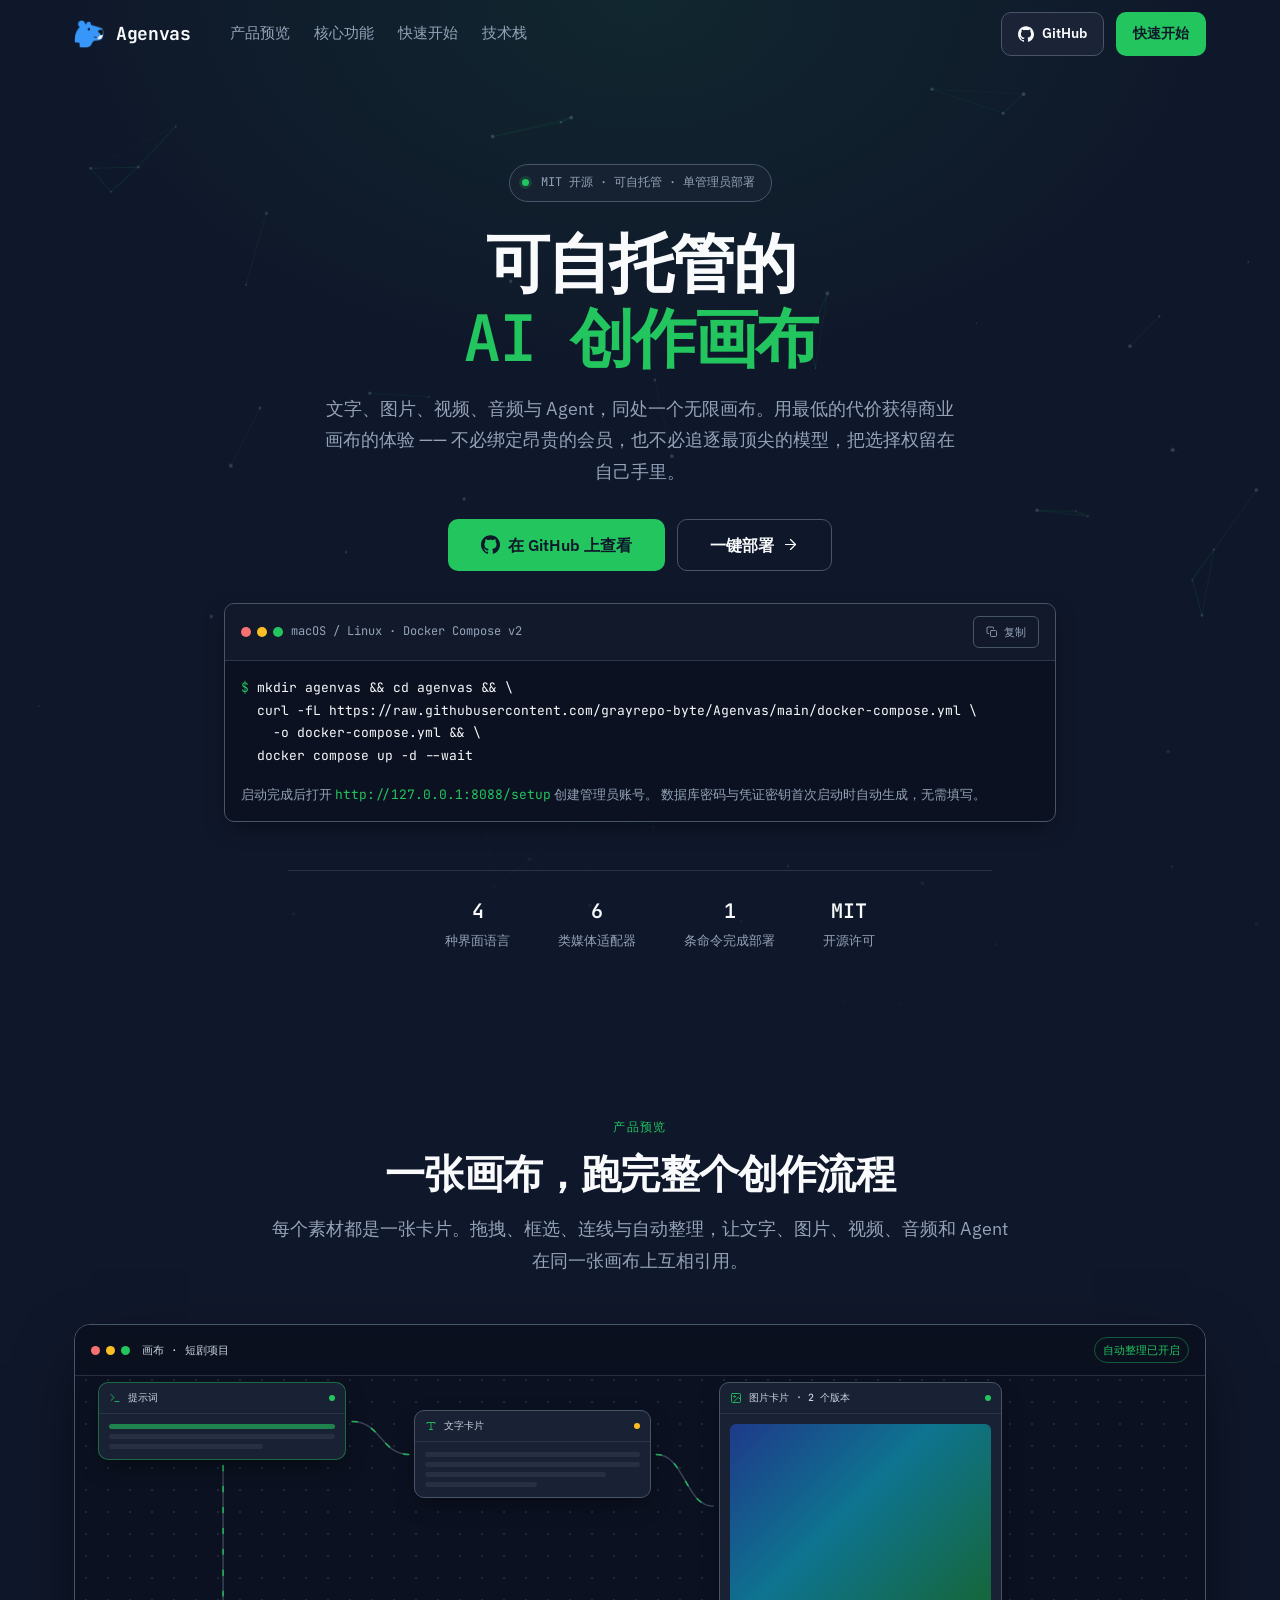
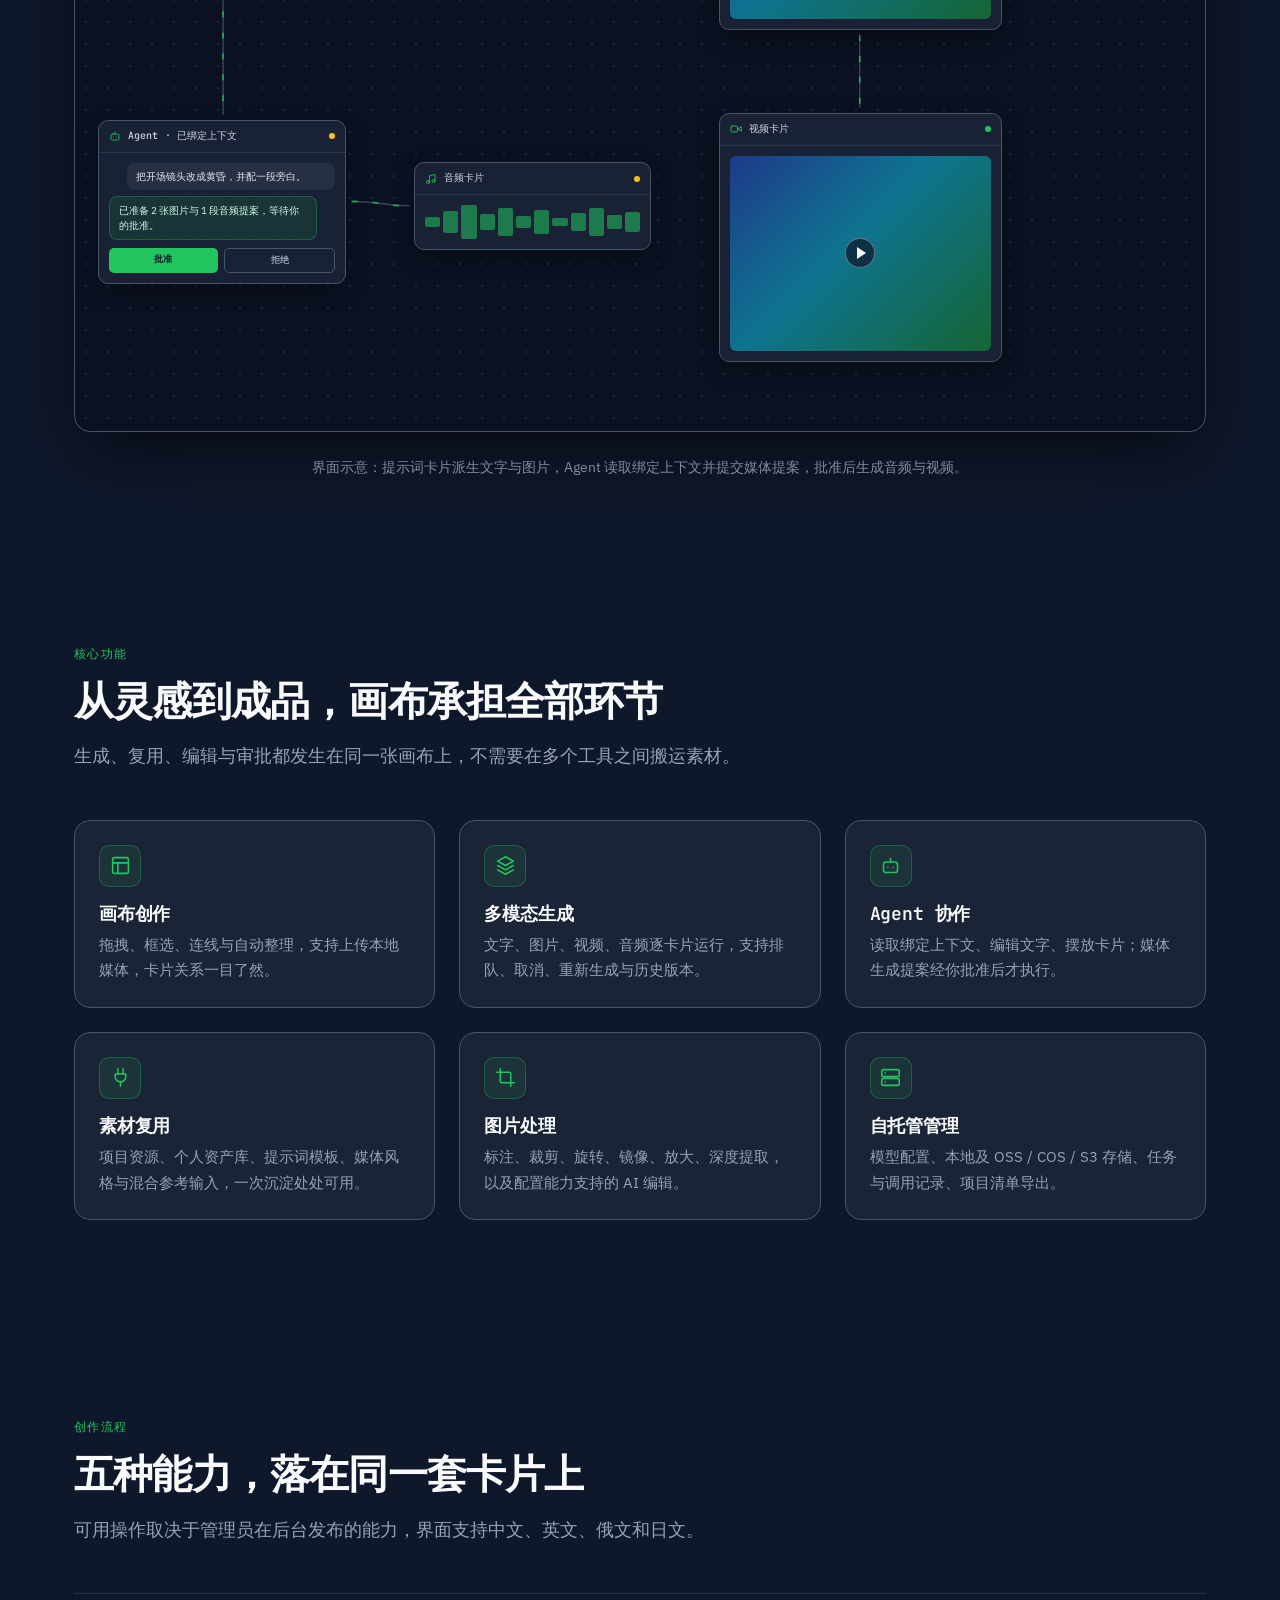
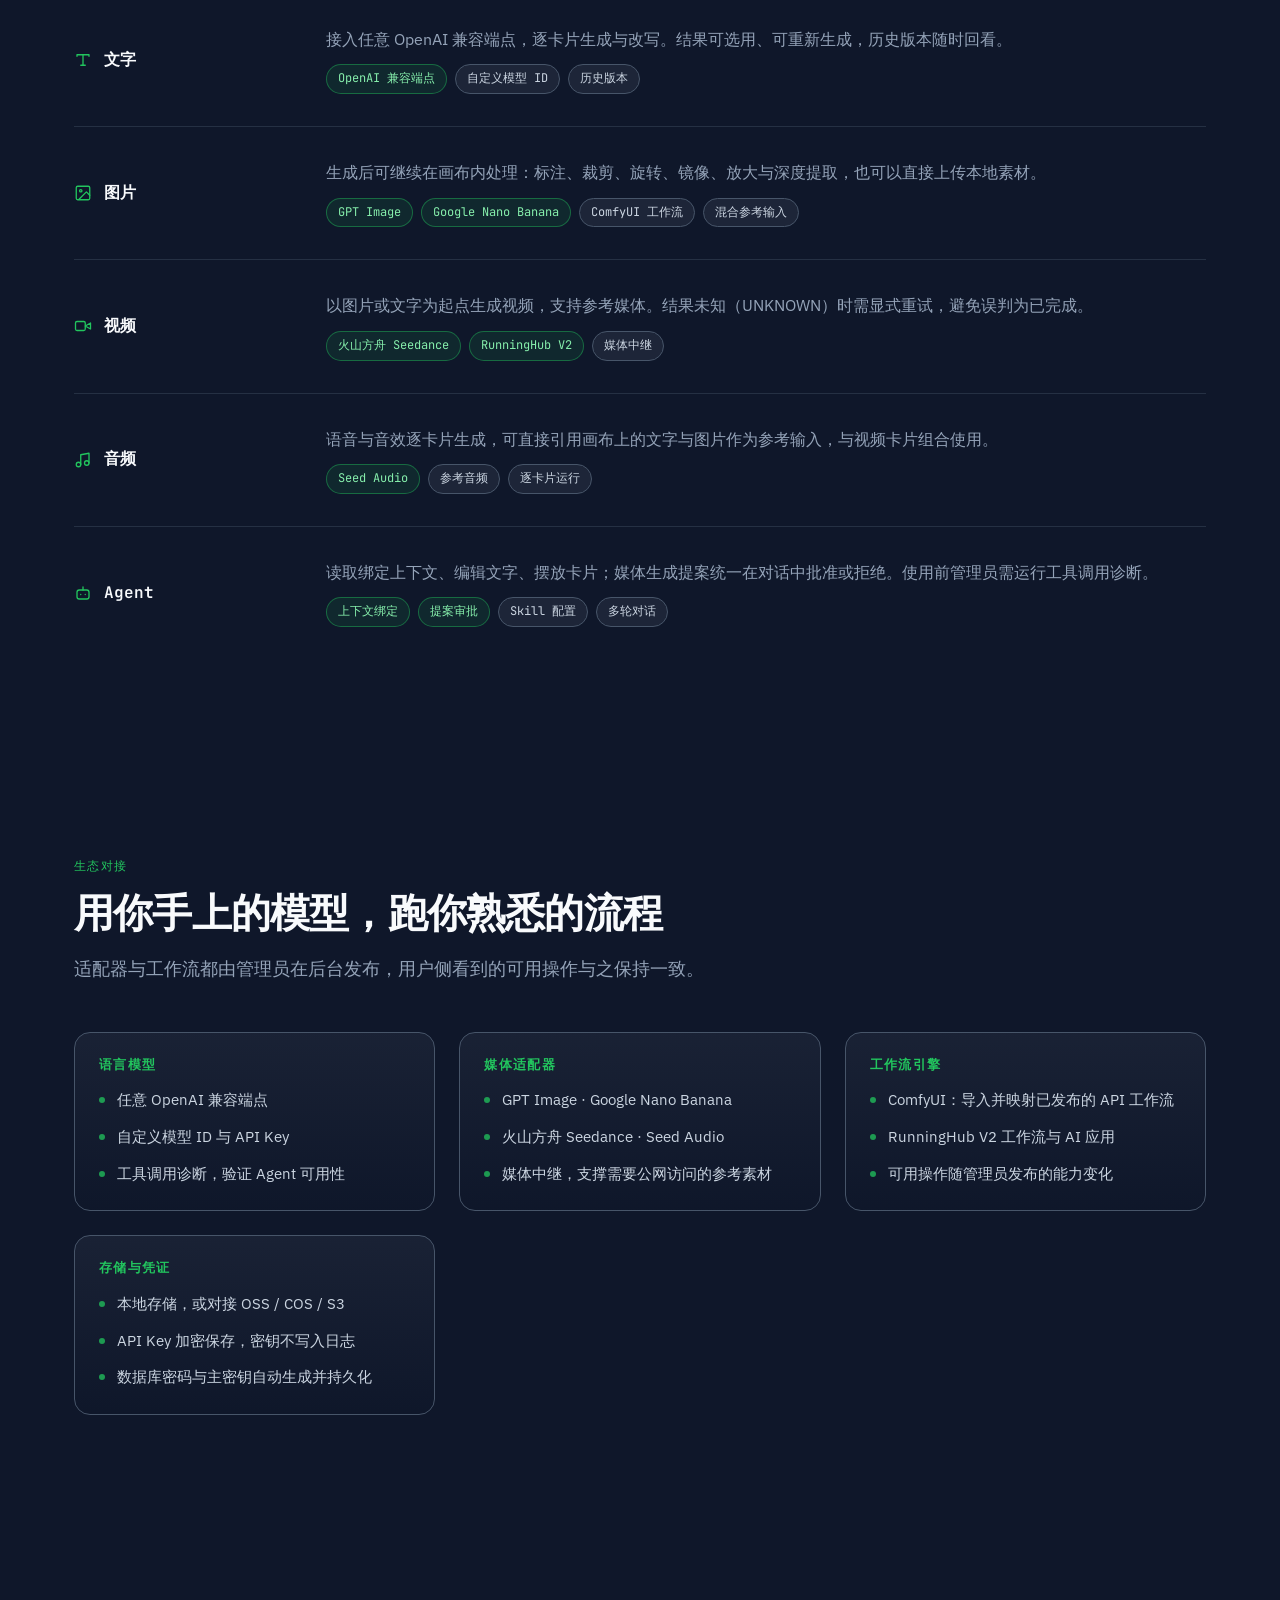
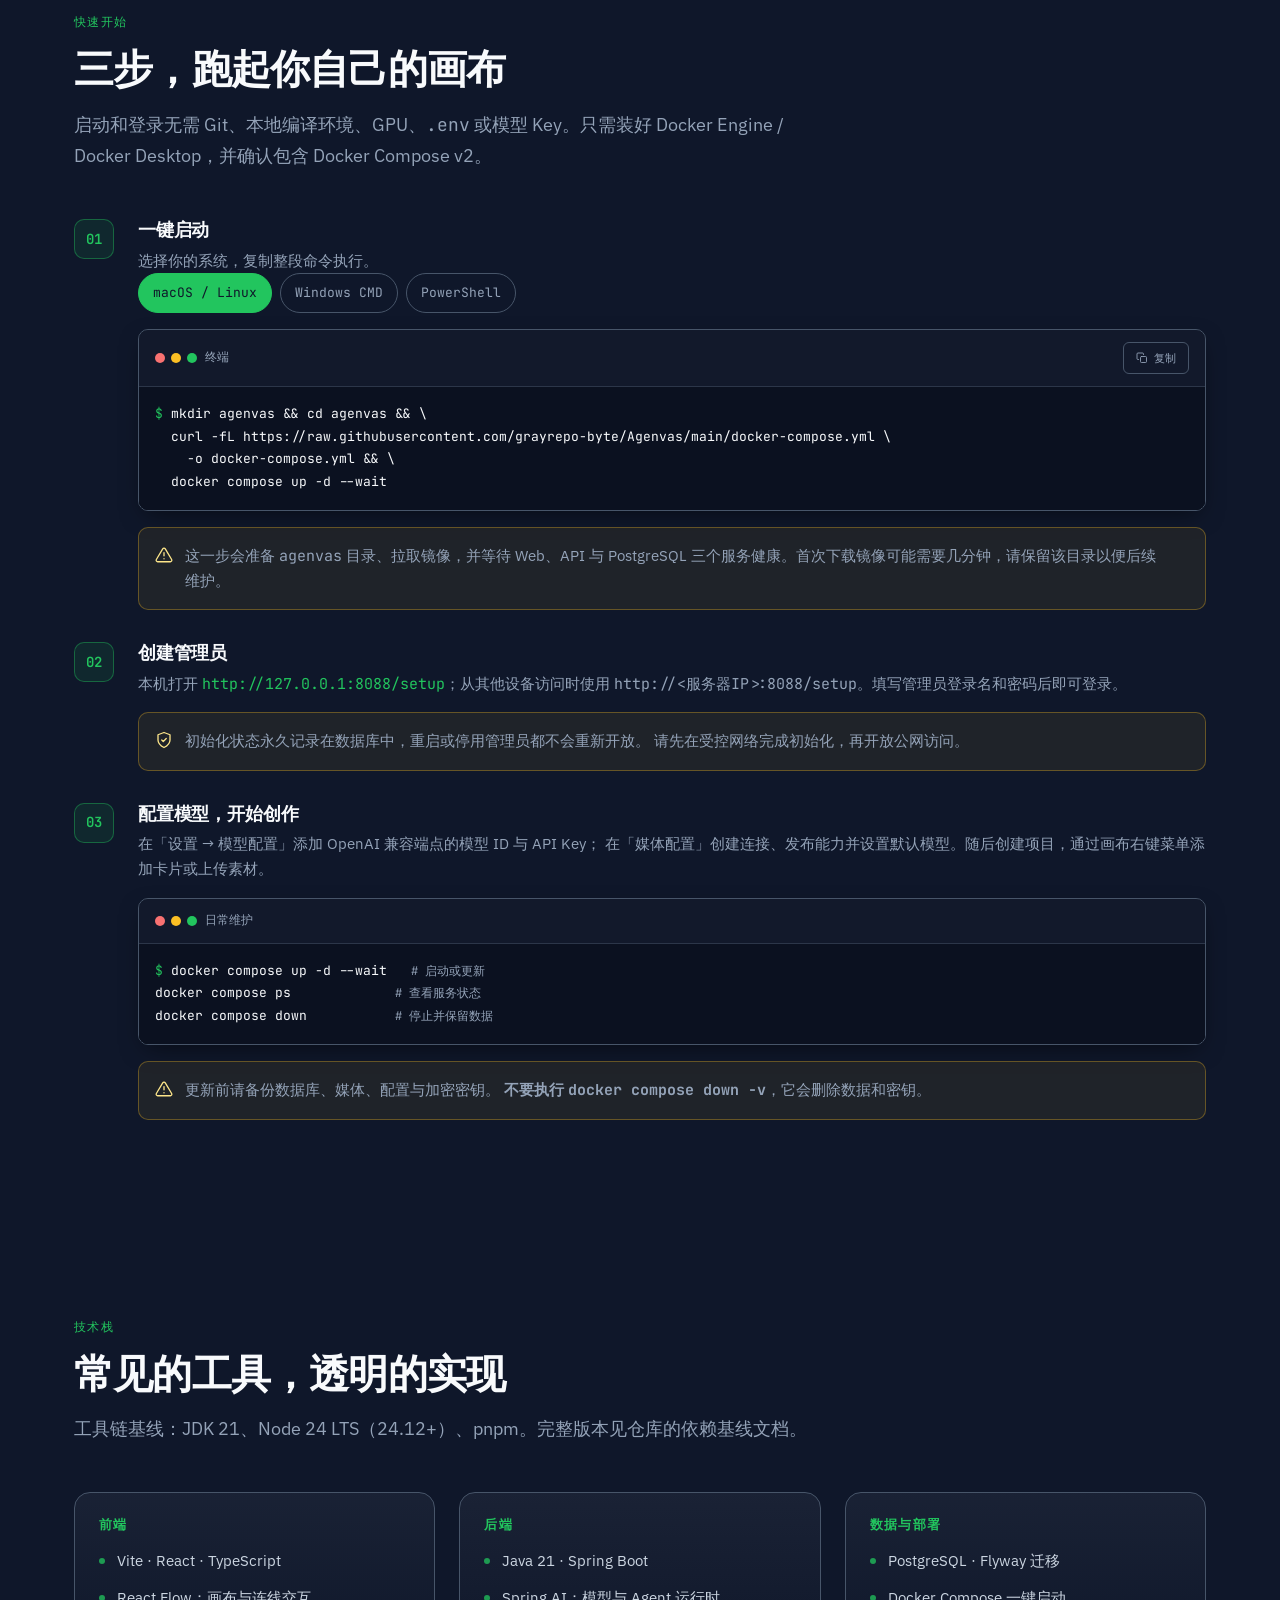
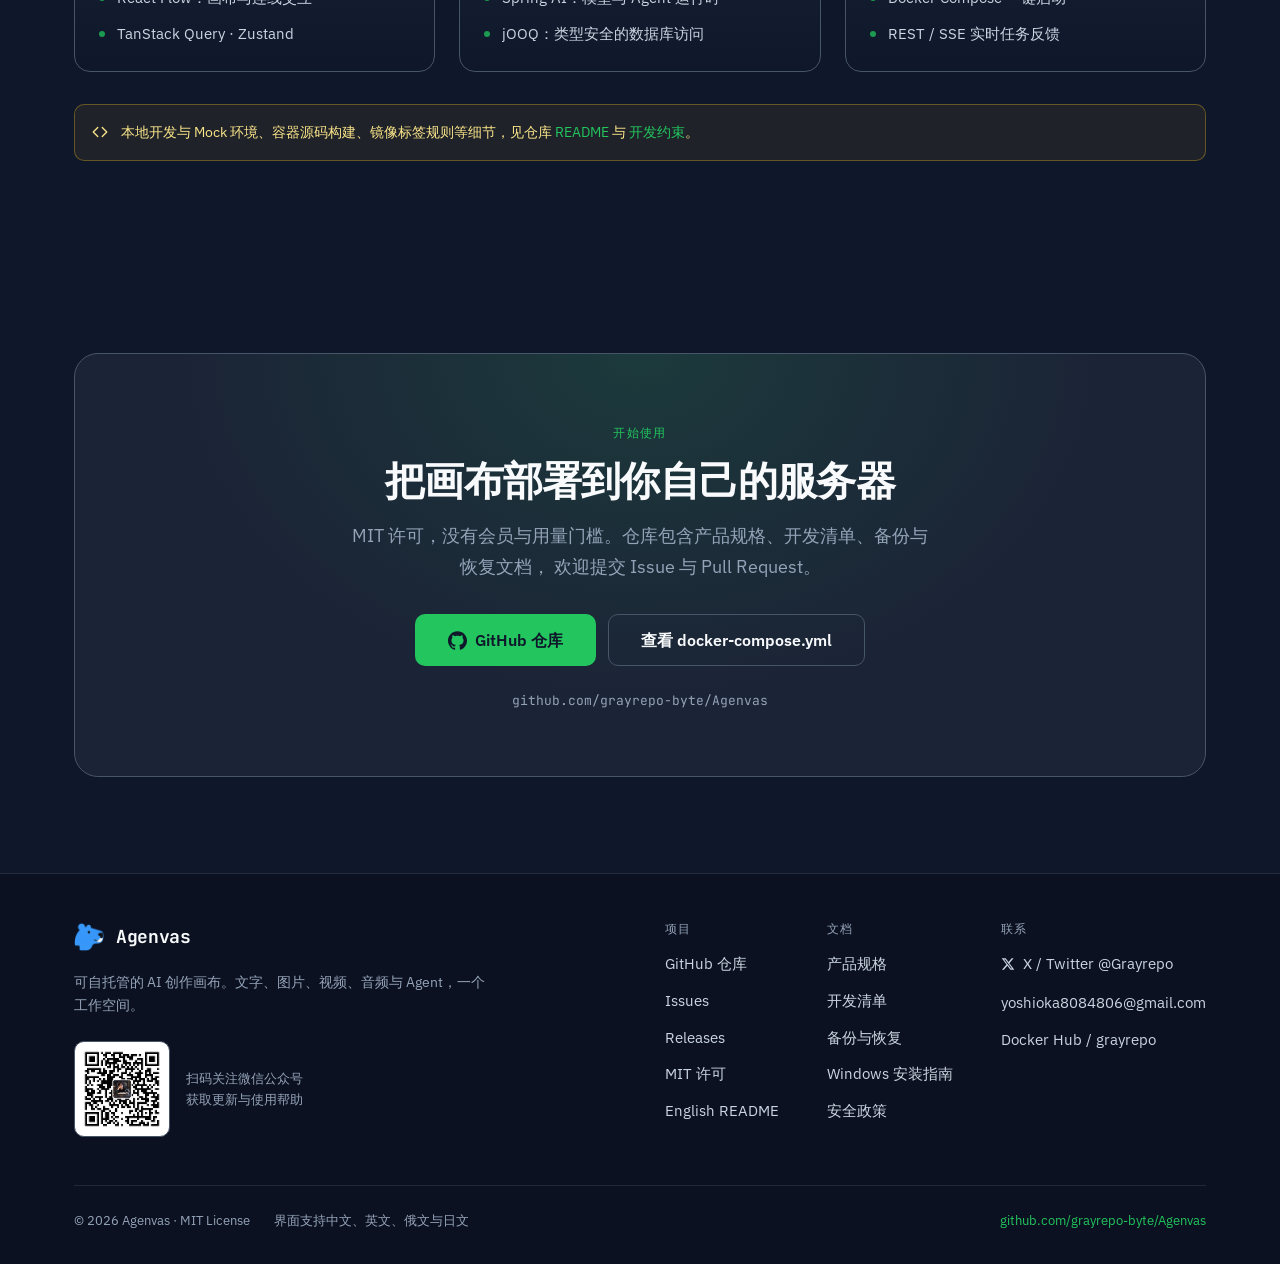
==== commit cecc959e: "Point the site at the agenvas.com custom domain" ====
--- a/index.html
+++ b/index.html
@@ -13,7 +13,7 @@
     />
     <meta name="theme-color" content="#0f172a" />
     <meta name="color-scheme" content="dark" />
-    <link rel="canonical" href="https://grayrepo-byte.github.io/AgenvasPages/" />
+    <link rel="canonical" href="https://agenvas.com/" />
 
     <meta property="og:type" content="website" />
     <meta property="og:site_name" content="Agenvas" />
@@ -22,13 +22,10 @@
       property="og:description"
       content="文字、图片、视频、音频与 Agent，同处一个无限画布。一条命令完成部署，MIT 许可，把创作成本的选择权留在自己手里。"
     />
-    <meta
-      property="og:url"
-      content="https://grayrepo-byte.github.io/AgenvasPages/"
-    />
+    <meta property="og:url" content="https://agenvas.com/" />
     <meta
       property="og:image"
-      content="https://grayrepo-byte.github.io/AgenvasPages/assets/img/agenvas-favicon.png"
+      content="https://agenvas.com/assets/img/agenvas-favicon.png"
     />
     <meta name="twitter:card" content="summary_large_image" />
 
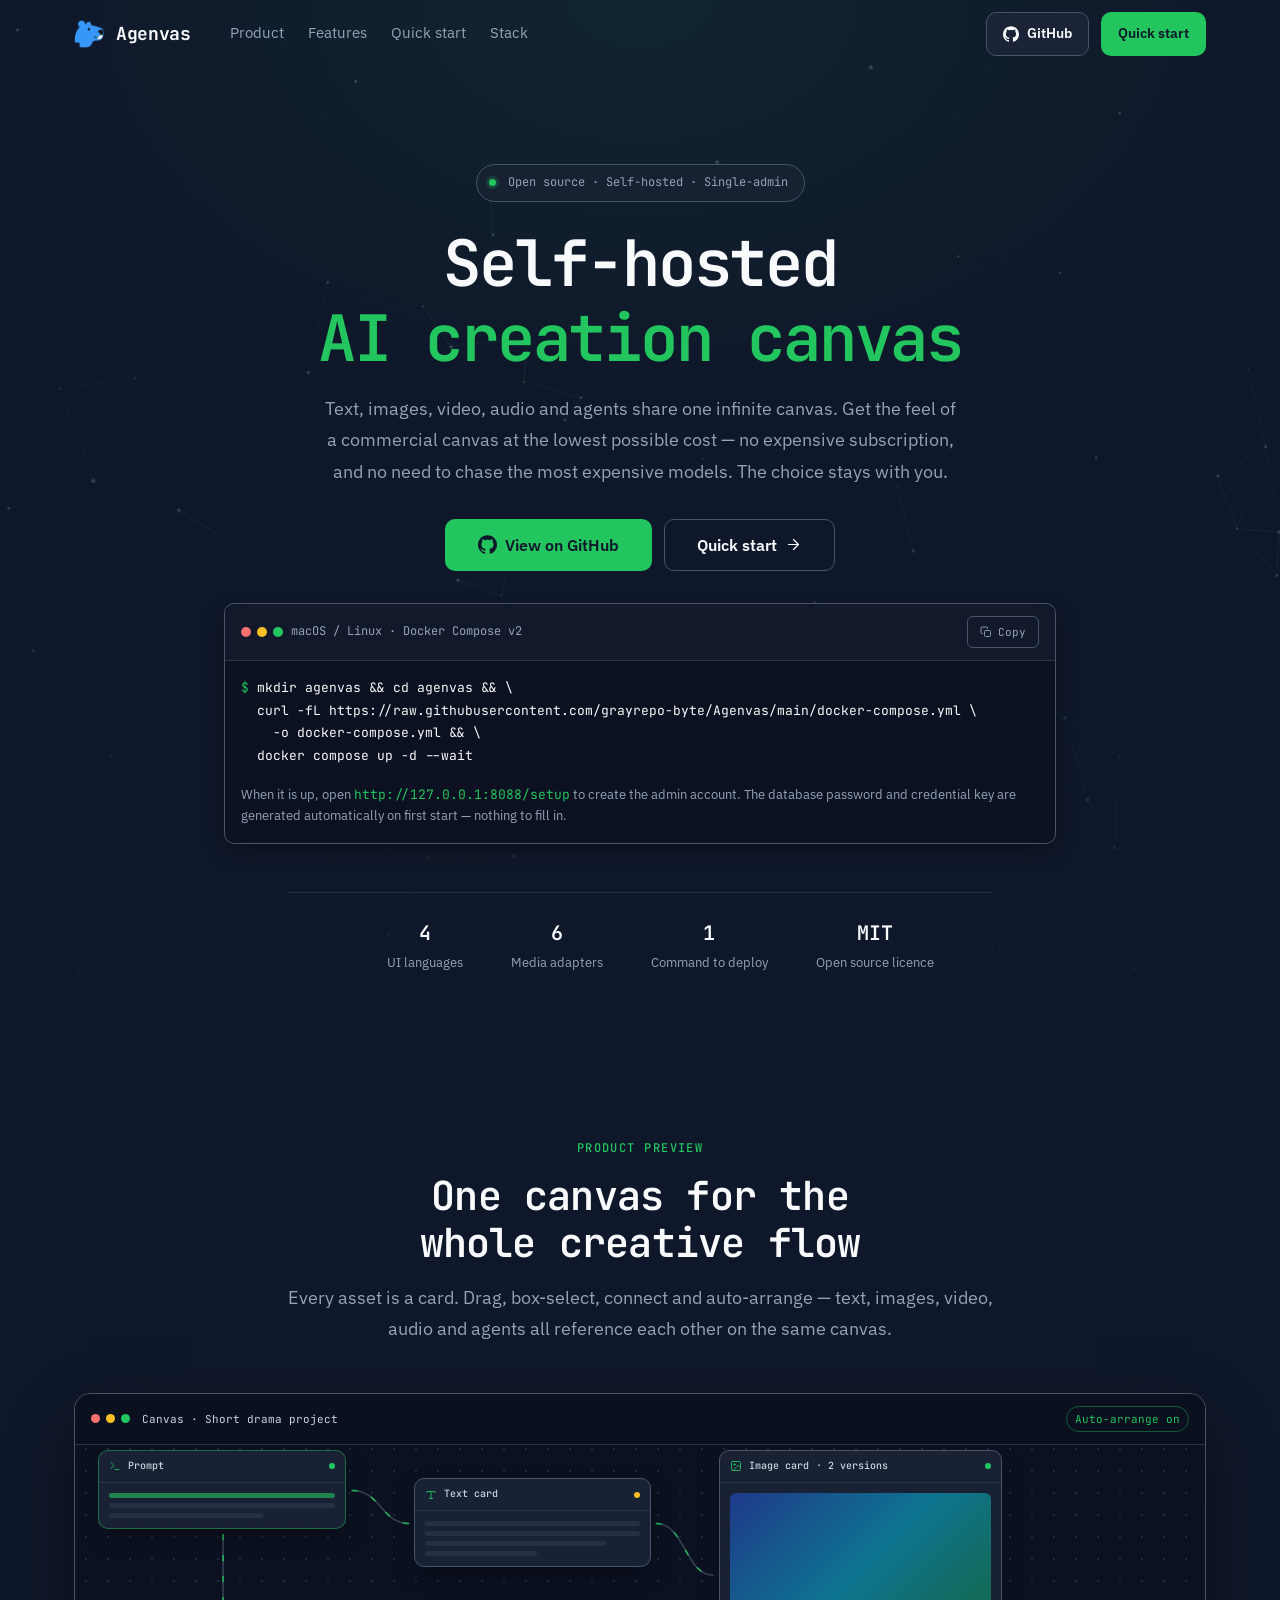
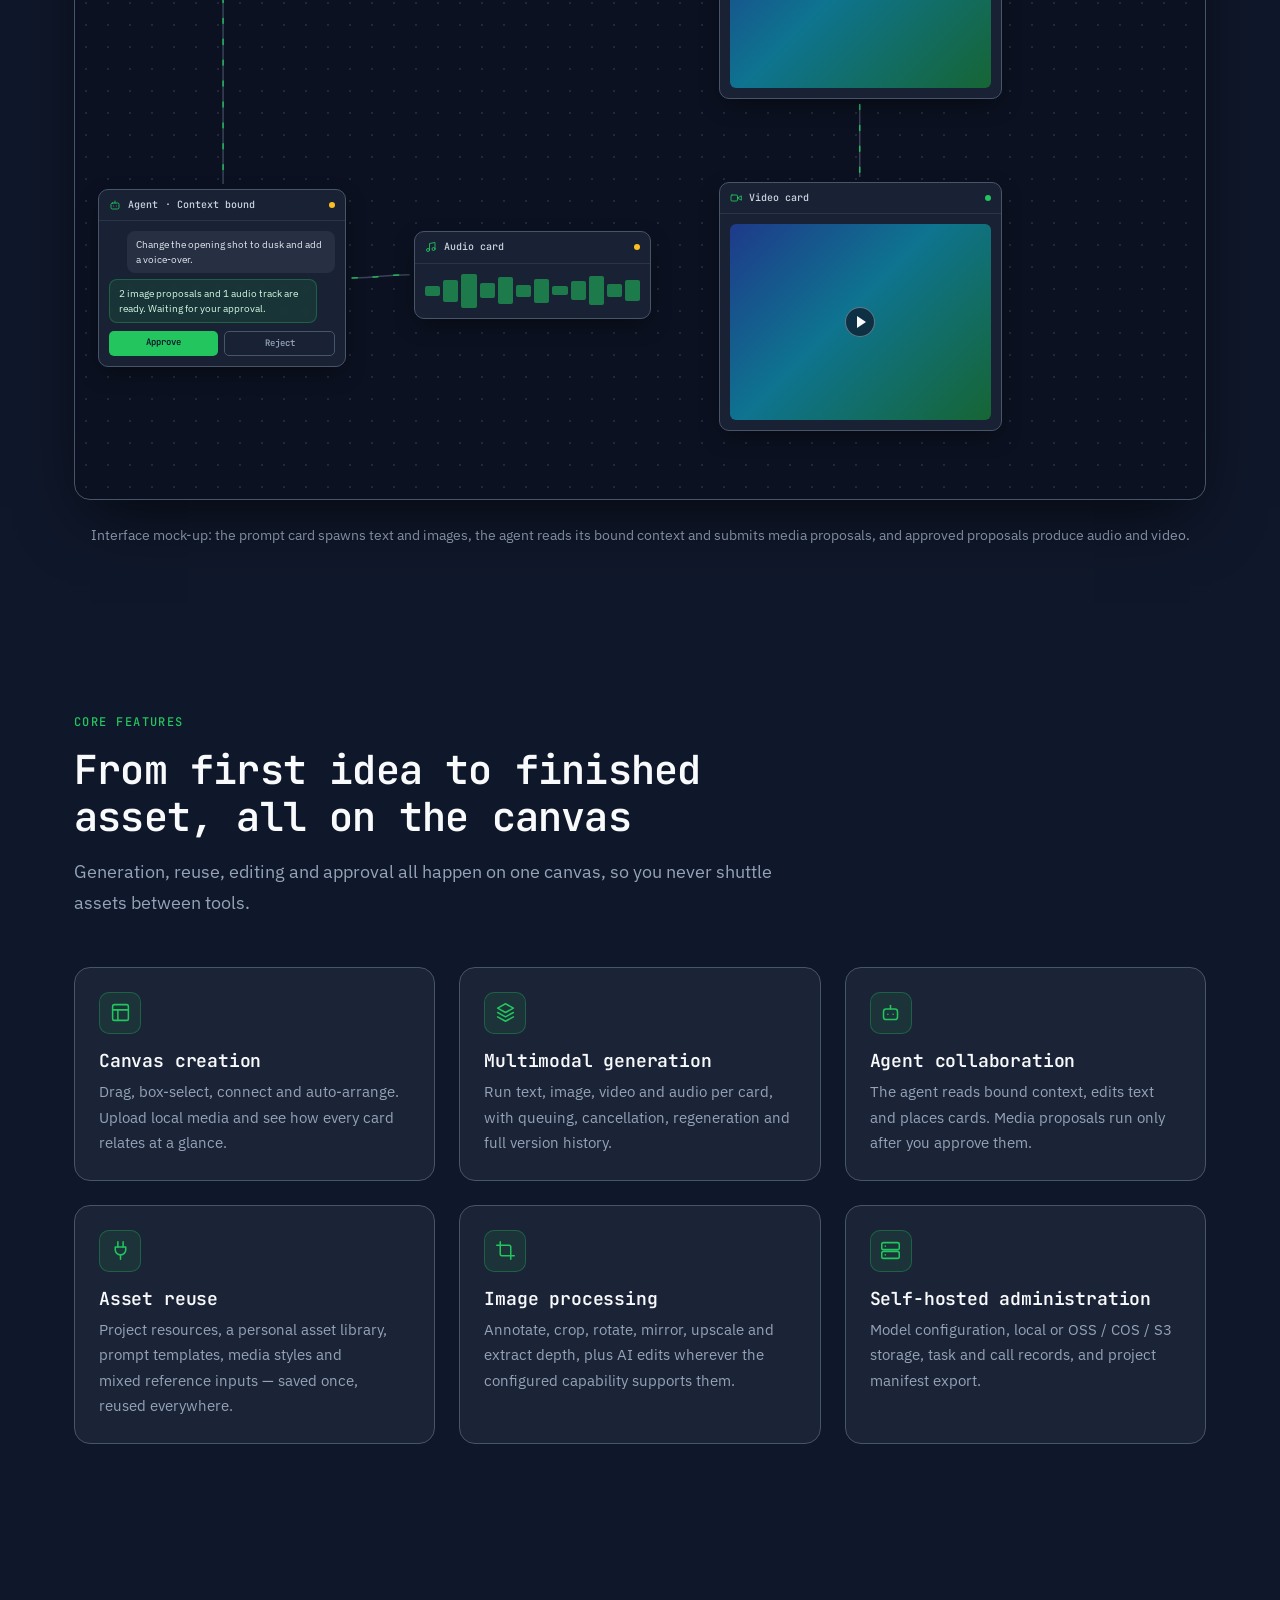
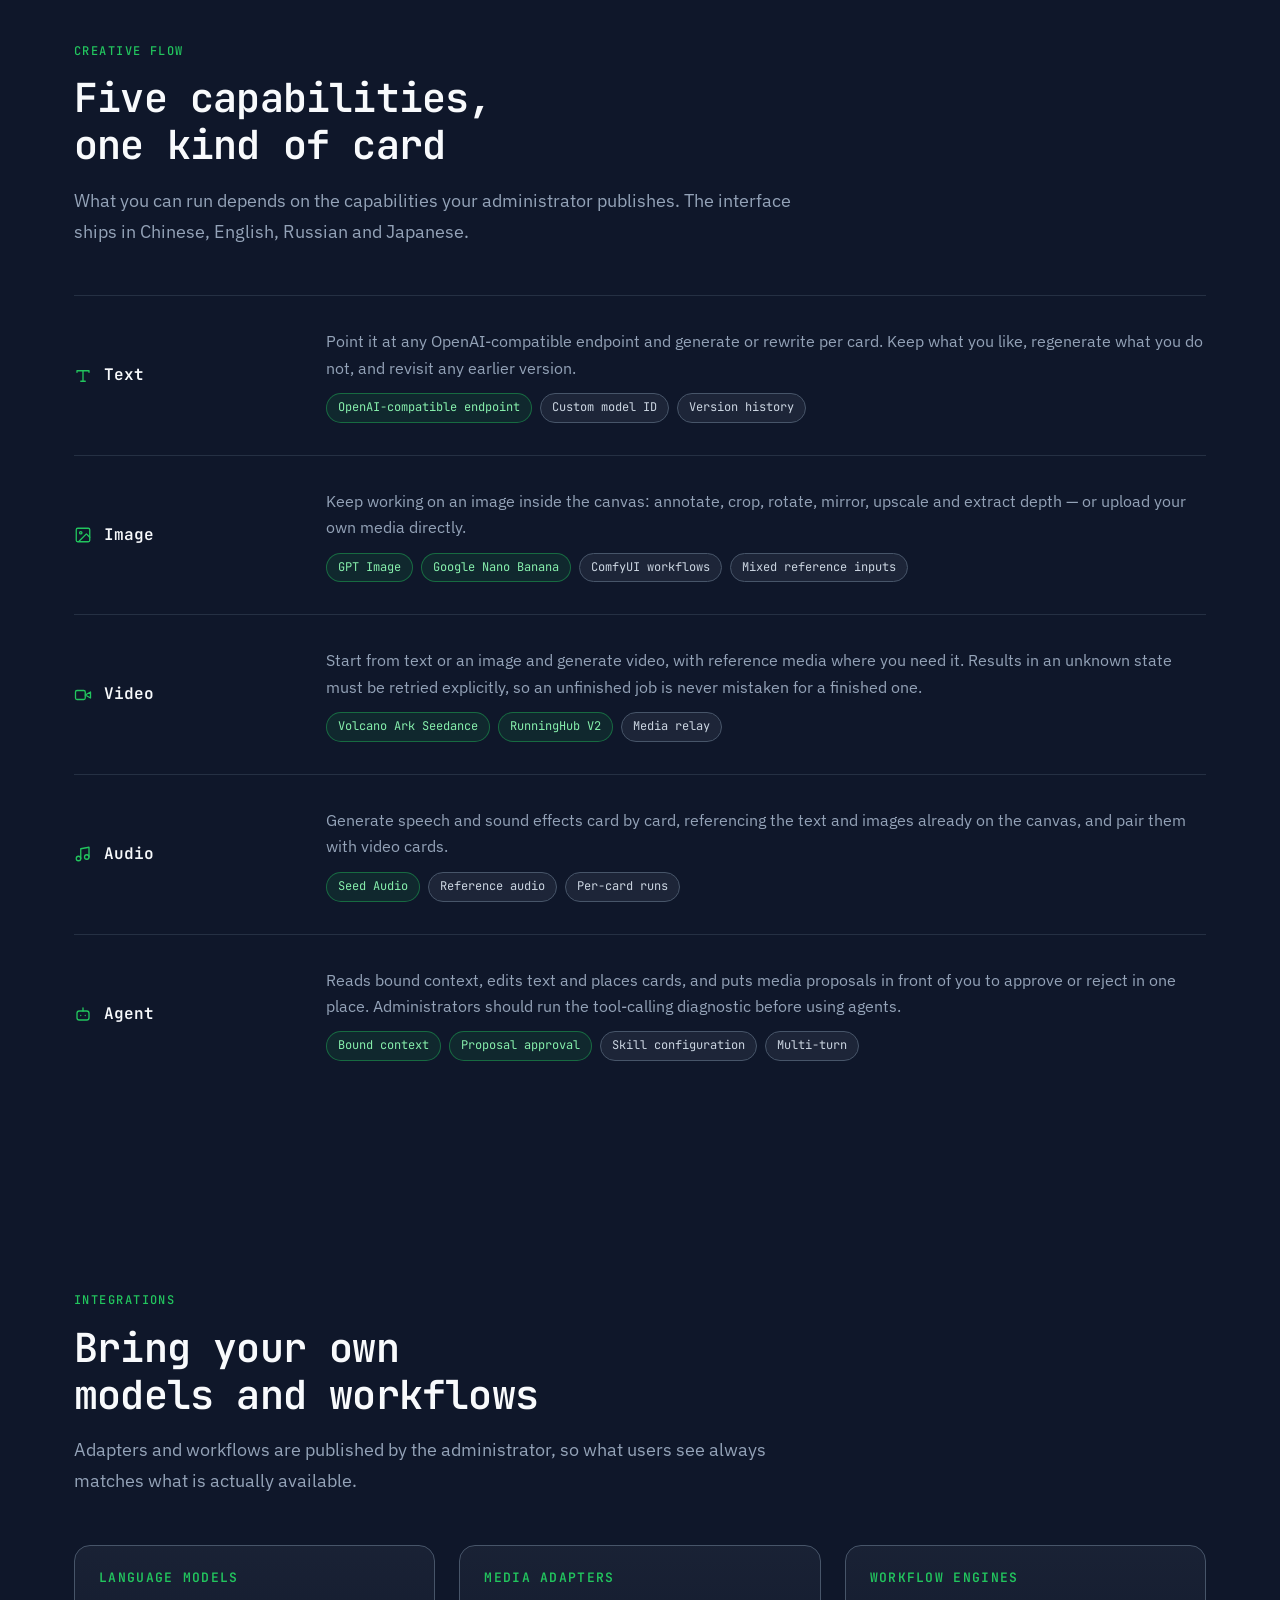
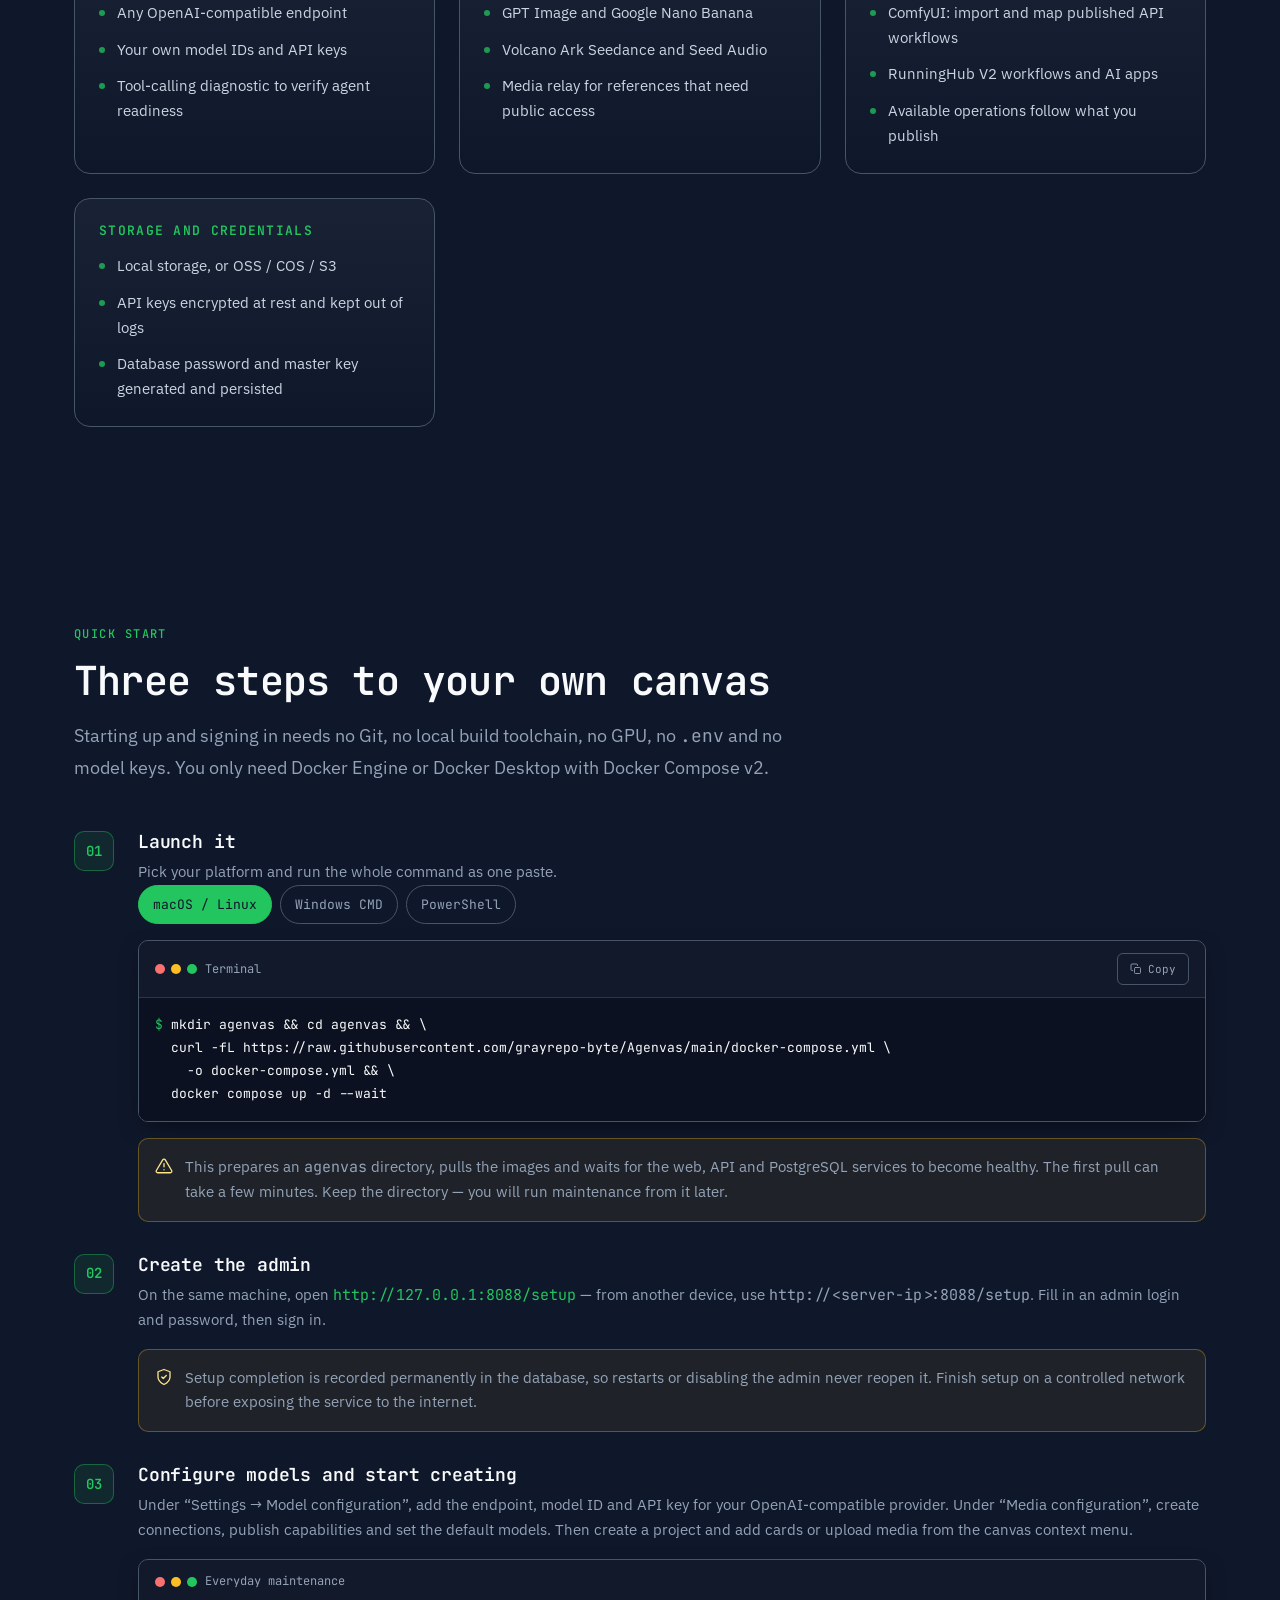
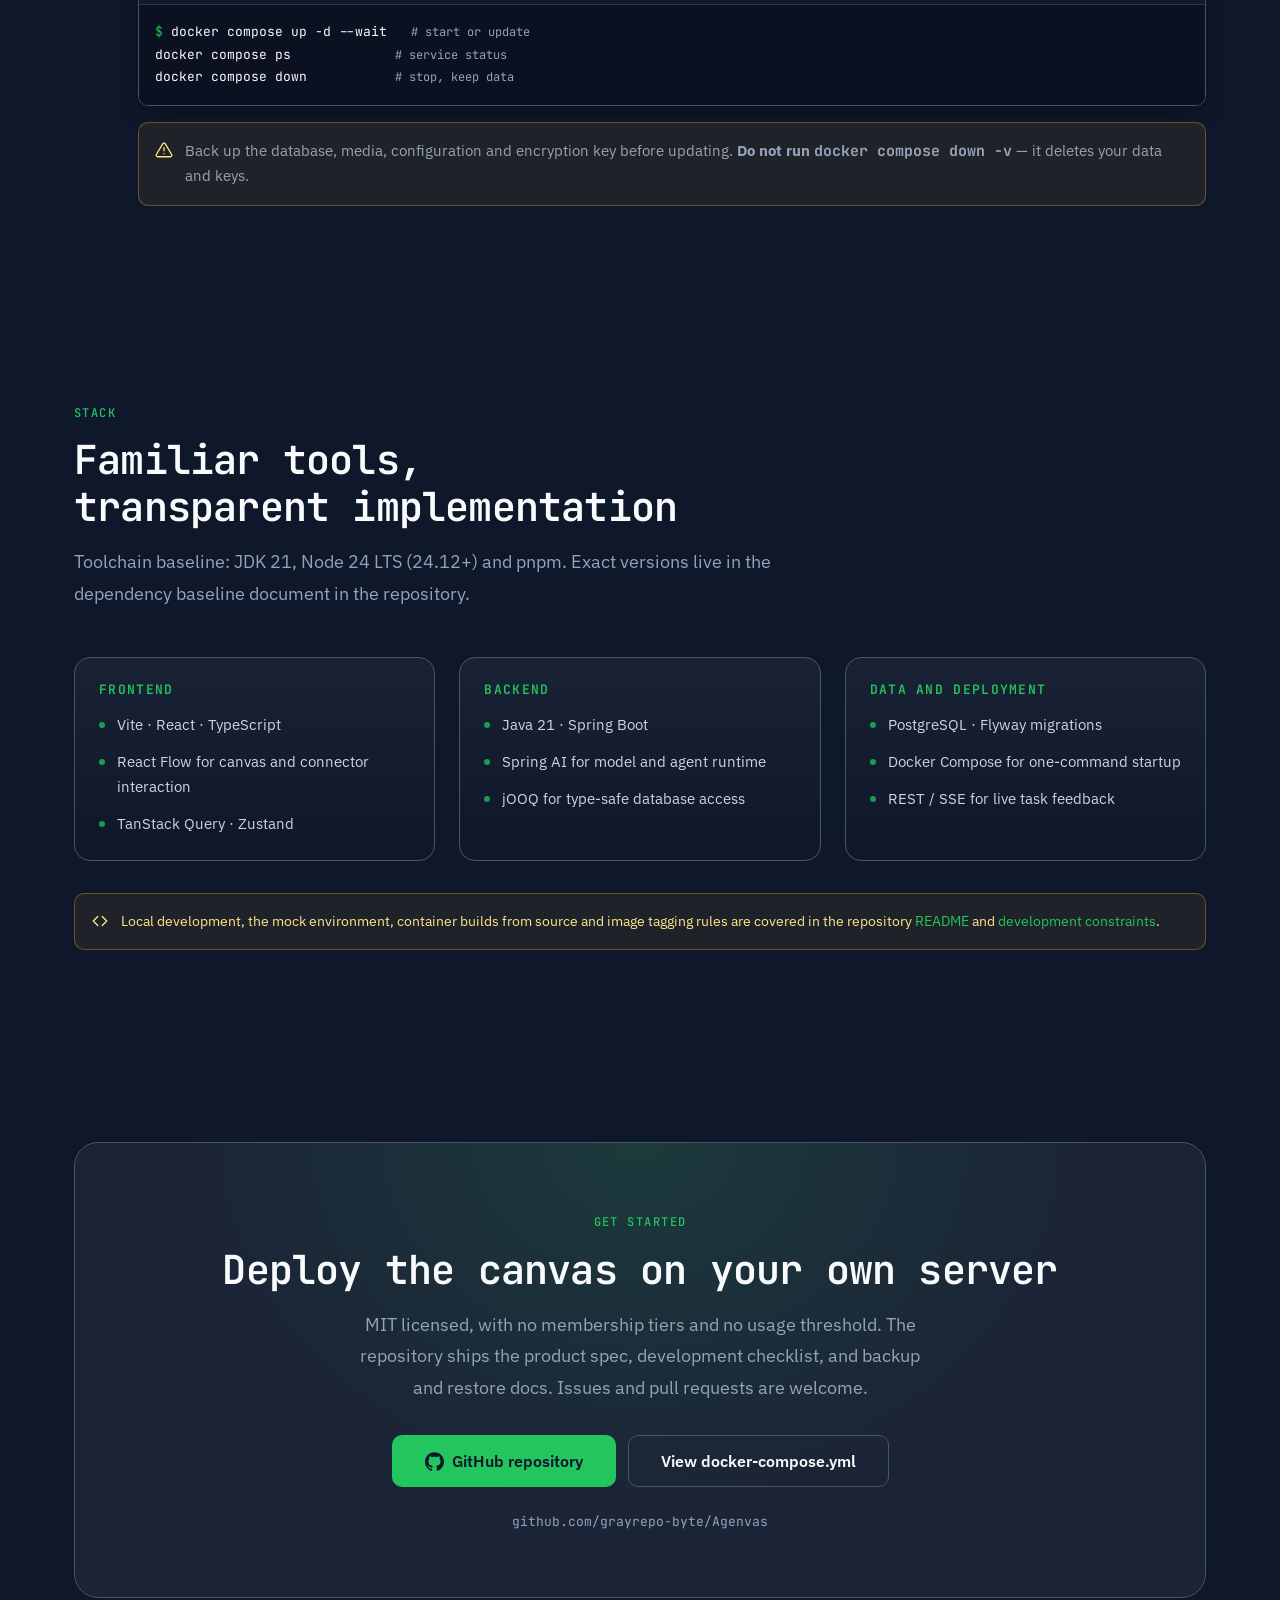
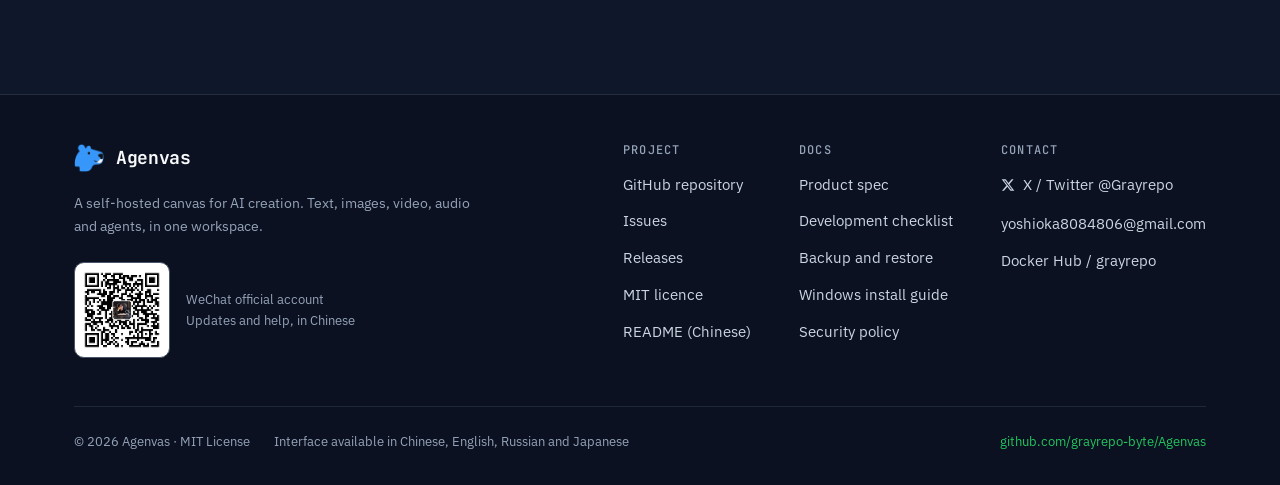
==== commit ef303863: "Rewrite the landing page in English" ====
--- a/index.html
+++ b/index.html
@@ -1,15 +1,15 @@
 <!DOCTYPE html>
-<html lang="zh-CN">
+<html lang="en">
   <head>
     <meta charset="utf-8" />
     <script>
       document.documentElement.classList.add("js");
     </script>
     <meta name="viewport" content="width=device-width, initial-scale=1" />
-    <title>Agenvas — 可自托管的 AI 创作画布</title>
+    <title>Agenvas — Self-hosted AI creation canvas</title>
     <meta
       name="description"
-      content="Agenvas 是开源的、可自托管的 AI 创作画布：文字、图片、视频、音频与 Agent 同处一个工作空间。一条命令完成部署，兼容 OpenAI 端点、ComfyUI 与 RunningHub，MIT 许可。"
+      content="Agenvas is an open-source, self-hosted canvas for AI creation: text, images, video, audio and agents in one workspace. Deploy with a single command. Works with OpenAI-compatible endpoints, ComfyUI and RunningHub. MIT licensed."
     />
     <meta name="theme-color" content="#0f172a" />
     <meta name="color-scheme" content="dark" />
@@ -17,10 +17,13 @@
 
     <meta property="og:type" content="website" />
     <meta property="og:site_name" content="Agenvas" />
-    <meta property="og:title" content="Agenvas — 可自托管的 AI 创作画布" />
+    <meta
+      property="og:title"
+      content="Agenvas — Self-hosted AI creation canvas"
+    />
     <meta
       property="og:description"
-      content="文字、图片、视频、音频与 Agent，同处一个无限画布。一条命令完成部署，MIT 许可，把创作成本的选择权留在自己手里。"
+      content="Text, images, video, audio and agents on one infinite canvas. Deploy with a single command, MIT licensed, and keep control of what you spend."
     />
     <meta property="og:url" content="https://agenvas.com/" />
     <meta
@@ -42,7 +45,7 @@
   </head>
 
   <body>
-    <a class="skip-link" href="#main">跳到主要内容</a>
+    <a class="skip-link" href="#main">Skip to main content</a>
 
     <!-- Icon sprite -->
     <svg
@@ -335,7 +338,7 @@
     </svg>
 
     <header class="nav" id="nav">
-      <nav class="nav__inner" aria-label="主导航">
+      <nav class="nav__inner" aria-label="Main">
         <a class="brand" href="#top">
           <img
             src="assets/img/agenvas-favicon.png"
@@ -346,10 +349,10 @@
           <span>Agenvas</span>
         </a>
         <div class="nav__links">
-          <a href="#preview">产品预览</a>
-          <a href="#features">核心功能</a>
-          <a href="#quickstart">快速开始</a>
-          <a href="#stack">技术栈</a>
+          <a href="#preview">Product</a>
+          <a href="#features">Features</a>
+          <a href="#quickstart">Quick start</a>
+          <a href="#stack">Stack</a>
         </div>
         <div class="nav__actions">
           <a
@@ -363,7 +366,7 @@
             </svg>
             GitHub
           </a>
-          <a class="btn btn--primary btn--sm" href="#quickstart">快速开始</a>
+          <a class="btn btn--primary btn--sm" href="#quickstart">Quick start</a>
         </div>
       </nav>
     </header>
@@ -376,14 +379,16 @@
           <div class="hero__head">
             <p class="hero__badge">
               <span class="dot" aria-hidden="true"></span>
-              MIT 开源 · 可自托管 · 单管理员部署
+              Open source · Self-hosted · Single-admin
             </p>
 
-            <h1>可自托管的<br /><span class="accent">AI 创作画布</span></h1>
+            <h1>Self-hosted<br /><span class="accent">AI creation canvas</span></h1>
 
             <p class="lede">
-              文字、图片、视频、音频与 Agent，同处一个无限画布。用最低的代价获得商业画布的体验
-              —— 不必绑定昂贵的会员，也不必追逐最顶尖的模型，把选择权留在自己手里。
+              Text, images, video, audio and agents share one infinite canvas.
+              Get the feel of a commercial canvas at the lowest possible cost —
+              no expensive subscription, and no need to chase the most
+              expensive models. The choice stays with you.
             </p>
 
             <div class="btn-row hero__cta">
@@ -396,10 +401,10 @@
                 <svg width="19" height="19" aria-hidden="true">
                   <use href="#i-github"></use>
                 </svg>
-                在 GitHub 上查看
+                View on GitHub
               </a>
               <a class="btn btn--ghost btn--lg" href="#quickstart">
-                一键部署
+                Quick start
                 <svg width="17" height="17" aria-hidden="true">
                   <use href="#i-arrow"></use>
                 </svg>
@@ -416,7 +421,7 @@
                   <svg width="12" height="12" aria-hidden="true">
                     <use href="#i-copy"></use>
                   </svg>
-                  <span data-copy-label>复制</span>
+                  <span data-copy-label>Copy</span>
                 </button>
               </div>
               <div class="term__body">
@@ -426,8 +431,10 @@
   docker compose up -d --wait</span></pre>
               </div>
               <p class="term__foot">
-                启动完成后打开 <code>http://127.0.0.1:8088/setup</code> 创建管理员账号。
-                数据库密码与凭证密钥首次启动时自动生成，无需填写。
+                When it is up, open <code>http://127.0.0.1:8088/setup</code> to
+                create the admin account. The database password and credential
+                key are generated automatically on first start — nothing to
+                fill in.
               </p>
             </div>
           </div>
@@ -435,19 +442,19 @@
           <ul class="facts facts--center">
             <li class="fact">
               <span class="fact__value">4</span>
-              <span class="fact__label">种界面语言</span>
+              <span class="fact__label">UI languages</span>
             </li>
             <li class="fact">
               <span class="fact__value">6</span>
-              <span class="fact__label">类媒体适配器</span>
+              <span class="fact__label">Media adapters</span>
             </li>
             <li class="fact">
               <span class="fact__value">1</span>
-              <span class="fact__label">条命令完成部署</span>
+              <span class="fact__label">Command to deploy</span>
             </li>
             <li class="fact">
               <span class="fact__value">MIT</span>
-              <span class="fact__label">开源许可</span>
+              <span class="fact__label">Open source licence</span>
             </li>
           </ul>
         </div>
@@ -457,25 +464,26 @@
       <section class="section section--tight" id="preview">
         <div class="container">
           <div class="section-head section-head--center">
-            <span class="eyebrow">产品预览</span>
-            <h2>一张画布，跑完整个创作流程</h2>
+            <span class="eyebrow">Product preview</span>
+            <h2>One canvas for the whole creative flow</h2>
             <p class="lede">
-              每个素材都是一张卡片。拖拽、框选、连线与自动整理，让文字、图片、视频、音频和
-              Agent 在同一张画布上互相引用。
+              Every asset is a card. Drag, box-select, connect and auto-arrange
+              — text, images, video, audio and agents all reference each other
+              on the same canvas.
             </p>
           </div>
 
           <div
             class="stage"
             role="img"
-            aria-label="Agenvas 画布界面示意：提示词卡片派生文字卡片与图片卡片，Agent 读取绑定上下文并提交媒体提案，经用户批准后生成音频与视频。卡片之间以连线互相引用。"
+            aria-label="Mock-up of the Agenvas canvas: a prompt card spawns a text card and an image card, an agent reads its bound context and submits media proposals, and approved proposals produce audio and video. Cards reference each other with connector lines."
           >
             <div class="stage__chrome" aria-hidden="true">
               <span class="term__dots">
                 <span></span><span></span><span></span>
               </span>
-              <span class="stage__title">画布 · 短剧项目</span>
-              <span class="stage__chip">自动整理已开启</span>
+              <span class="stage__title">Canvas · Short drama project</span>
+              <span class="stage__chip">Auto-arrange on</span>
             </div>
 
             <svg class="stage__links" id="stage-links" aria-hidden="true"></svg>
@@ -483,7 +491,7 @@
             <div class="node node--prompt">
               <div class="node__head">
                 <svg aria-hidden="true"><use href="#i-terminal"></use></svg>
-                <span class="node__name">提示词</span>
+                <span class="node__name">Prompt</span>
                 <span class="node__status" aria-hidden="true"></span>
               </div>
               <div class="node__body">
@@ -498,7 +506,7 @@
             <div class="node node--text">
               <div class="node__head">
                 <svg aria-hidden="true"><use href="#i-text"></use></svg>
-                <span class="node__name">文字卡片</span>
+                <span class="node__name">Text card</span>
                 <span class="node__status node__status--run" aria-hidden="true"></span>
               </div>
               <div class="node__body">
@@ -514,8 +522,8 @@
             <div class="node node--image">
               <div class="node__head">
                 <svg aria-hidden="true"><use href="#i-image"></use></svg>
-                <span class="node__name">图片卡片</span>
-                <span class="node__meta">· 2 个版本</span>
+                <span class="node__name">Image card</span>
+                <span class="node__meta">· 2 versions</span>
                 <span class="node__status" aria-hidden="true"></span>
               </div>
               <div class="node__body">
@@ -527,19 +535,20 @@
               <div class="node__head">
                 <svg aria-hidden="true"><use href="#i-agent"></use></svg>
                 <span class="node__name">Agent</span>
-                <span class="node__meta">· 已绑定上下文</span>
+                <span class="node__meta">· Context bound</span>
                 <span class="node__status node__status--run" aria-hidden="true"></span>
               </div>
               <div class="node__body">
                 <span class="bubble bubble--user"
-                  >把开场镜头改成黄昏，并配一段旁白。</span
+                  >Change the opening shot to dusk and add a voice-over.</span
                 >
                 <span class="bubble bubble--agent"
-                  >已准备 2 张图片与 1 段音频提案，等待你的批准。</span
+                  >2 image proposals and 1 audio track are ready. Waiting for
+                  your approval.</span
                 >
                 <div class="approve" aria-hidden="true">
-                  <span class="ok">批准</span>
-                  <span class="no">拒绝</span>
+                  <span class="ok">Approve</span>
+                  <span class="no">Reject</span>
                 </div>
               </div>
             </div>
@@ -547,7 +556,7 @@
             <div class="node node--audio">
               <div class="node__head">
                 <svg aria-hidden="true"><use href="#i-audio"></use></svg>
-                <span class="node__name">音频卡片</span>
+                <span class="node__name">Audio card</span>
                 <span class="node__status node__status--run" aria-hidden="true"></span>
               </div>
               <div class="node__body">
@@ -561,7 +570,7 @@
             <div class="node node--video">
               <div class="node__head">
                 <svg aria-hidden="true"><use href="#i-video"></use></svg>
-                <span class="node__name">视频卡片</span>
+                <span class="node__name">Video card</span>
                 <span class="node__status" aria-hidden="true"></span>
               </div>
               <div class="node__body">
@@ -573,7 +582,9 @@
           </div>
 
           <p class="stage-caption">
-            界面示意：提示词卡片派生文字与图片，Agent 读取绑定上下文并提交媒体提案，批准后生成音频与视频。
+            Interface mock-up: the prompt card spawns text and images, the agent
+            reads its bound context and submits media proposals, and approved
+            proposals produce audio and video.
           </p>
         </div>
       </section>
@@ -582,10 +593,11 @@
       <section class="section" id="features">
         <div class="container">
           <div class="section-head">
-            <span class="eyebrow">核心功能</span>
-            <h2>从灵感到成品，画布承担全部环节</h2>
+            <span class="eyebrow">Core features</span>
+            <h2>From first idea to finished asset, all on the canvas</h2>
             <p class="lede">
-              生成、复用、编辑与审批都发生在同一张画布上，不需要在多个工具之间搬运素材。
+              Generation, reuse, editing and approval all happen on one canvas,
+              so you never shuttle assets between tools.
             </p>
           </div>
 
@@ -594,9 +606,10 @@
               <div class="card__icon">
                 <svg aria-hidden="true"><use href="#i-canvas"></use></svg>
               </div>
-              <h3>画布创作</h3>
+              <h3>Canvas creation</h3>
               <p>
-                拖拽、框选、连线与自动整理，支持上传本地媒体，卡片关系一目了然。
+                Drag, box-select, connect and auto-arrange. Upload local media
+                and see how every card relates at a glance.
               </p>
             </article>
 
@@ -604,9 +617,10 @@
               <div class="card__icon">
                 <svg aria-hidden="true"><use href="#i-layers"></use></svg>
               </div>
-              <h3>多模态生成</h3>
+              <h3>Multimodal generation</h3>
               <p>
-                文字、图片、视频、音频逐卡片运行，支持排队、取消、重新生成与历史版本。
+                Run text, image, video and audio per card, with queuing,
+                cancellation, regeneration and full version history.
               </p>
             </article>
 
@@ -614,9 +628,10 @@
               <div class="card__icon">
                 <svg aria-hidden="true"><use href="#i-agent"></use></svg>
               </div>
-              <h3>Agent 协作</h3>
+              <h3>Agent collaboration</h3>
               <p>
-                读取绑定上下文、编辑文字、摆放卡片；媒体生成提案经你批准后才执行。
+                The agent reads bound context, edits text and places cards.
+                Media proposals run only after you approve them.
               </p>
             </article>
 
@@ -624,9 +639,11 @@
               <div class="card__icon">
                 <svg aria-hidden="true"><use href="#i-plug"></use></svg>
               </div>
-              <h3>素材复用</h3>
+              <h3>Asset reuse</h3>
               <p>
-                项目资源、个人资产库、提示词模板、媒体风格与混合参考输入，一次沉淀处处可用。
+                Project resources, a personal asset library, prompt templates,
+                media styles and mixed reference inputs — saved once, reused
+                everywhere.
               </p>
             </article>
 
@@ -634,9 +651,10 @@
               <div class="card__icon">
                 <svg aria-hidden="true"><use href="#i-crop"></use></svg>
               </div>
-              <h3>图片处理</h3>
+              <h3>Image processing</h3>
               <p>
-                标注、裁剪、旋转、镜像、放大、深度提取，以及配置能力支持的 AI 编辑。
+                Annotate, crop, rotate, mirror, upscale and extract depth, plus
+                AI edits wherever the configured capability supports them.
               </p>
             </article>
 
@@ -644,9 +662,10 @@
               <div class="card__icon">
                 <svg aria-hidden="true"><use href="#i-server"></use></svg>
               </div>
-              <h3>自托管管理</h3>
+              <h3>Self-hosted administration</h3>
               <p>
-                模型配置、本地及 OSS / COS / S3 存储、任务与调用记录、项目清单导出。
+                Model configuration, local or OSS / COS / S3 storage, task and
+                call records, and project manifest export.
               </p>
             </article>
           </div>
@@ -657,26 +676,30 @@
       <section class="section" id="workflow">
         <div class="container">
           <div class="section-head">
-            <span class="eyebrow">创作流程</span>
-            <h2>五种能力，落在同一套卡片上</h2>
+            <span class="eyebrow">Creative flow</span>
+            <h2>Five capabilities, one kind of card</h2>
             <p class="lede">
-              可用操作取决于管理员在后台发布的能力，界面支持中文、英文、俄文和日文。
+              What you can run depends on the capabilities your administrator
+              publishes. The interface ships in Chinese, English, Russian and
+              Japanese.
             </p>
           </div>
 
           <div class="modality reveal">
             <div class="modality__title">
               <svg aria-hidden="true"><use href="#i-text"></use></svg>
-              文字
+              Text
             </div>
             <div>
               <p>
-                接入任意 OpenAI 兼容端点，逐卡片生成与改写。结果可选用、可重新生成，历史版本随时回看。
+                Point it at any OpenAI-compatible endpoint and generate or
+                rewrite per card. Keep what you like, regenerate what you do
+                not, and revisit any earlier version.
               </p>
               <div class="tags">
-                <span class="tag tag--accent">OpenAI 兼容端点</span>
-                <span class="tag">自定义模型 ID</span>
-                <span class="tag">历史版本</span>
+                <span class="tag tag--accent">OpenAI-compatible endpoint</span>
+                <span class="tag">Custom model ID</span>
+                <span class="tag">Version history</span>
               </div>
             </div>
           </div>
@@ -684,17 +707,19 @@
           <div class="modality reveal">
             <div class="modality__title">
               <svg aria-hidden="true"><use href="#i-image"></use></svg>
-              图片
+              Image
             </div>
             <div>
               <p>
-                生成后可继续在画布内处理：标注、裁剪、旋转、镜像、放大与深度提取，也可以直接上传本地素材。
+                Keep working on an image inside the canvas: annotate, crop,
+                rotate, mirror, upscale and extract depth — or upload your own
+                media directly.
               </p>
               <div class="tags">
                 <span class="tag tag--accent">GPT Image</span>
                 <span class="tag tag--accent">Google Nano Banana</span>
-                <span class="tag">ComfyUI 工作流</span>
-                <span class="tag">混合参考输入</span>
+                <span class="tag">ComfyUI workflows</span>
+                <span class="tag">Mixed reference inputs</span>
               </div>
             </div>
           </div>
@@ -702,16 +727,19 @@
           <div class="modality reveal">
             <div class="modality__title">
               <svg aria-hidden="true"><use href="#i-video"></use></svg>
-              视频
+              Video
             </div>
             <div>
               <p>
-                以图片或文字为起点生成视频，支持参考媒体。结果未知（UNKNOWN）时需显式重试，避免误判为已完成。
+                Start from text or an image and generate video, with reference
+                media where you need it. Results in an unknown state must be
+                retried explicitly, so an unfinished job is never mistaken for
+                a finished one.
               </p>
               <div class="tags">
-                <span class="tag tag--accent">火山方舟 Seedance</span>
+                <span class="tag tag--accent">Volcano Ark Seedance</span>
                 <span class="tag tag--accent">RunningHub V2</span>
-                <span class="tag">媒体中继</span>
+                <span class="tag">Media relay</span>
               </div>
             </div>
           </div>
@@ -719,16 +747,18 @@
           <div class="modality reveal">
             <div class="modality__title">
               <svg aria-hidden="true"><use href="#i-audio"></use></svg>
-              音频
+              Audio
             </div>
             <div>
               <p>
-                语音与音效逐卡片生成，可直接引用画布上的文字与图片作为参考输入，与视频卡片组合使用。
+                Generate speech and sound effects card by card, referencing the
+                text and images already on the canvas, and pair them with video
+                cards.
               </p>
               <div class="tags">
                 <span class="tag tag--accent">Seed Audio</span>
-                <span class="tag">参考音频</span>
-                <span class="tag">逐卡片运行</span>
+                <span class="tag">Reference audio</span>
+                <span class="tag">Per-card runs</span>
               </div>
             </div>
           </div>
@@ -740,13 +770,16 @@
             </div>
             <div>
               <p>
-                读取绑定上下文、编辑文字、摆放卡片；媒体生成提案统一在对话中批准或拒绝。使用前管理员需运行工具调用诊断。
+                Reads bound context, edits text and places cards, and puts media
+                proposals in front of you to approve or reject in one place.
+                Administrators should run the tool-calling diagnostic before
+                using agents.
               </p>
               <div class="tags">
-                <span class="tag tag--accent">上下文绑定</span>
-                <span class="tag tag--accent">提案审批</span>
-                <span class="tag">Skill 配置</span>
-                <span class="tag">多轮对话</span>
+                <span class="tag tag--accent">Bound context</span>
+                <span class="tag tag--accent">Proposal approval</span>
+                <span class="tag">Skill configuration</span>
+                <span class="tag">Multi-turn</span>
               </div>
             </div>
           </div>
@@ -757,47 +790,48 @@
       <section class="section" id="integrations">
         <div class="container">
           <div class="section-head">
-            <span class="eyebrow">生态对接</span>
-            <h2>用你手上的模型，跑你熟悉的流程</h2>
+            <span class="eyebrow">Integrations</span>
+            <h2>Bring your own models and workflows</h2>
             <p class="lede">
-              适配器与工作流都由管理员在后台发布，用户侧看到的可用操作与之保持一致。
+              Adapters and workflows are published by the administrator, so what
+              users see always matches what is actually available.
             </p>
           </div>
 
           <div class="stack-grid">
             <div class="stack-col reveal">
-              <h3>语言模型</h3>
+              <h3>Language models</h3>
               <ul>
-                <li>任意 OpenAI 兼容端点</li>
-                <li>自定义模型 ID 与 API Key</li>
-                <li>工具调用诊断，验证 Agent 可用性</li>
+                <li>Any OpenAI-compatible endpoint</li>
+                <li>Your own model IDs and API keys</li>
+                <li>Tool-calling diagnostic to verify agent readiness</li>
               </ul>
             </div>
 
             <div class="stack-col reveal" style="--delay: 60ms">
-              <h3>媒体适配器</h3>
+              <h3>Media adapters</h3>
               <ul>
-                <li>GPT Image · Google Nano Banana</li>
-                <li>火山方舟 Seedance · Seed Audio</li>
-                <li>媒体中继，支撑需要公网访问的参考素材</li>
+                <li>GPT Image and Google Nano Banana</li>
+                <li>Volcano Ark Seedance and Seed Audio</li>
+                <li>Media relay for references that need public access</li>
               </ul>
             </div>
 
             <div class="stack-col reveal" style="--delay: 120ms">
-              <h3>工作流引擎</h3>
+              <h3>Workflow engines</h3>
               <ul>
-                <li>ComfyUI：导入并映射已发布的 API 工作流</li>
-                <li>RunningHub V2 工作流与 AI 应用</li>
-                <li>可用操作随管理员发布的能力变化</li>
+                <li>ComfyUI: import and map published API workflows</li>
+                <li>RunningHub V2 workflows and AI apps</li>
+                <li>Available operations follow what you publish</li>
               </ul>
             </div>
 
             <div class="stack-col reveal">
-              <h3>存储与凭证</h3>
+              <h3>Storage and credentials</h3>
               <ul>
-                <li>本地存储，或对接 OSS / COS / S3</li>
-                <li>API Key 加密保存，密钥不写入日志</li>
-                <li>数据库密码与主密钥自动生成并持久化</li>
+                <li>Local storage, or OSS / COS / S3</li>
+                <li>API keys encrypted at rest and kept out of logs</li>
+                <li>Database password and master key generated and persisted</li>
               </ul>
             </div>
           </div>
@@ -808,11 +842,12 @@
       <section class="section" id="quickstart">
         <div class="container">
           <div class="section-head">
-            <span class="eyebrow">快速开始</span>
-            <h2>三步，跑起你自己的画布</h2>
+            <span class="eyebrow">Quick start</span>
+            <h2>Three steps to your own canvas</h2>
             <p class="lede">
-              启动和登录无需 Git、本地编译环境、GPU、<code class="mono">.env</code>
-              或模型 Key。只需装好 Docker Engine / Docker Desktop，并确认包含 Docker Compose v2。
+              Starting up and signing in needs no Git, no local build toolchain,
+              no GPU, no <code class="mono">.env</code> and no model keys. You
+              only need Docker Engine or Docker Desktop with Docker Compose v2.
             </p>
           </div>
 
@@ -820,10 +855,10 @@
             <div class="step reveal">
               <div class="step__num" aria-hidden="true">01</div>
               <div>
-                <h3>一键启动</h3>
-                <p>选择你的系统，复制整段命令执行。</p>
-
-                <div class="tabs" role="tablist" aria-label="选择操作系统">
+                <h3>Launch it</h3>
+                <p>Pick your platform and run the whole command as one paste.</p>
+
+                <div class="tabs" role="tablist" aria-label="Choose your operating system">
                   <button
                     class="tab"
                     role="tab"
@@ -866,12 +901,12 @@
                     <span class="term__dots" aria-hidden="true">
                       <span></span><span></span><span></span>
                     </span>
-                    <span class="term__label">终端</span>
+                    <span class="term__label">Terminal</span>
                     <button class="term__copy" type="button" data-copy>
                       <svg width="12" height="12" aria-hidden="true">
                         <use href="#i-copy"></use>
                       </svg>
-                      <span data-copy-label>复制</span>
+                      <span data-copy-label>Copy</span>
                     </button>
                   </div>
                   <div class="term__body">
@@ -894,12 +929,12 @@
                     <span class="term__dots" aria-hidden="true">
                       <span></span><span></span><span></span>
                     </span>
-                    <span class="term__label">命令提示符</span>
+                    <span class="term__label">Command Prompt</span>
                     <button class="term__copy" type="button" data-copy>
                       <svg width="12" height="12" aria-hidden="true">
                         <use href="#i-copy"></use>
                       </svg>
-                      <span data-copy-label>复制</span>
+                      <span data-copy-label>Copy</span>
                     </button>
                   </div>
                   <div class="term__body">
@@ -926,7 +961,7 @@
                       <svg width="12" height="12" aria-hidden="true">
                         <use href="#i-copy"></use>
                       </svg>
-                      <span data-copy-label>复制</span>
+                      <span data-copy-label>Copy</span>
                     </button>
                   </div>
                   <div class="term__body">
@@ -945,8 +980,11 @@
                 <div class="note">
                   <svg aria-hidden="true"><use href="#i-alert"></use></svg>
                   <p>
-                    这一步会准备 <code class="mono">agenvas</code> 目录、拉取镜像，并等待
-                    Web、API 与 PostgreSQL 三个服务健康。首次下载镜像可能需要几分钟，请保留该目录以便后续维护。
+                    This prepares an <code class="mono">agenvas</code> directory,
+                    pulls the images and waits for the web, API and PostgreSQL
+                    services to become healthy. The first pull can take a few
+                    minutes. Keep the directory — you will run maintenance from
+                    it later.
                   </p>
                 </div>
               </div>
@@ -955,19 +993,23 @@
             <div class="step reveal">
               <div class="step__num" aria-hidden="true">02</div>
               <div>
-                <h3>创建管理员</h3>
+                <h3>Create the admin</h3>
                 <p>
-                  本机打开
+                  On the same machine, open
                   <a class="accent mono" href="http://127.0.0.1:8088/setup"
                     >http://127.0.0.1:8088/setup</a
-                  >；从其他设备访问时使用
-                  <code class="mono">http://&lt;服务器IP&gt;:8088/setup</code>。填写管理员登录名和密码后即可登录。
+                  >
+                  — from another device, use
+                  <code class="mono">http://&lt;server-ip&gt;:8088/setup</code>.
+                  Fill in an admin login and password, then sign in.
                 </p>
                 <div class="note">
                   <svg aria-hidden="true"><use href="#i-shield"></use></svg>
                   <p>
-                    初始化状态永久记录在数据库中，重启或停用管理员都不会重新开放。
-                    请先在受控网络完成初始化，再开放公网访问。
+                    Setup completion is recorded permanently in the database, so
+                    restarts or disabling the admin never reopen it. Finish
+                    setup on a controlled network before exposing the service to
+                    the internet.
                   </p>
                 </div>
               </div>
@@ -976,29 +1018,37 @@
             <div class="step reveal">
               <div class="step__num" aria-hidden="true">03</div>
               <div>
-                <h3>配置模型，开始创作</h3>
+                <h3>Configure models and start creating</h3>
                 <p>
-                  在「设置 → 模型配置」添加 OpenAI 兼容端点的模型 ID 与 API Key；
-                  在「媒体配置」创建连接、发布能力并设置默认模型。随后创建项目，通过画布右键菜单添加卡片或上传素材。
+                  Under “Settings → Model configuration”, add the endpoint, model
+                  ID and API key for your OpenAI-compatible provider. Under
+                  “Media configuration”, create connections, publish capabilities
+                  and set the default models. Then create a project and add cards
+                  or upload media from the canvas context menu.
                 </p>
                 <div class="term">
                   <div class="term__head">
                     <span class="term__dots" aria-hidden="true">
                       <span></span><span></span><span></span>
                     </span>
-                    <span class="term__label">日常维护</span>
+                    <span class="term__label">Everyday maintenance</span>
                   </div>
                   <div class="term__body">
-                    <pre><span class="prompt" aria-hidden="true">$ </span><span class="cmd">docker compose up -d --wait   <span class="term__label"># 启动或更新</span>
-docker compose ps             <span class="term__label"># 查看服务状态</span>
-docker compose down           <span class="term__label"># 停止并保留数据</span></span></pre>
+                    <pre><span class="prompt" aria-hidden="true">$ </span><span class="cmd">docker compose up -d --wait   <span class="term__label"># start or update</span>
+docker compose ps             <span class="term__label"># service status</span>
+docker compose down           <span class="term__label"># stop, keep data</span></span></pre>
                   </div>
                 </div>
                 <div class="note">
                   <svg aria-hidden="true"><use href="#i-alert"></use></svg>
                   <p>
-                    更新前请备份数据库、媒体、配置与加密密钥。
-                    <strong>不要执行 <code class="mono">docker compose down -v</code></strong>，它会删除数据和密钥。
+                    Back up the database, media, configuration and encryption key
+                    before updating.
+                    <strong
+                      >Do not run
+                      <code class="mono">docker compose down -v</code></strong
+                    >
+                    — it deletes your data and keys.
                   </p>
                 </div>
               </div>
@@ -1011,38 +1061,40 @@
       <section class="section" id="stack">
         <div class="container">
           <div class="section-head">
-            <span class="eyebrow">技术栈</span>
-            <h2>常见的工具，透明的实现</h2>
+            <span class="eyebrow">Stack</span>
+            <h2>Familiar tools, transparent implementation</h2>
             <p class="lede">
-              工具链基线：JDK 21、Node 24 LTS（24.12+）、pnpm。完整版本见仓库的依赖基线文档。
+              Toolchain baseline: JDK 21, Node 24 LTS (24.12+) and pnpm. Exact
+              versions live in the dependency baseline document in the
+              repository.
             </p>
           </div>
 
           <div class="stack-grid">
             <div class="stack-col reveal">
-              <h3>前端</h3>
+              <h3>Frontend</h3>
               <ul>
                 <li>Vite · React · TypeScript</li>
-                <li>React Flow：画布与连线交互</li>
+                <li>React Flow for canvas and connector interaction</li>
                 <li>TanStack Query · Zustand</li>
               </ul>
             </div>
 
             <div class="stack-col reveal" style="--delay: 60ms">
-              <h3>后端</h3>
+              <h3>Backend</h3>
               <ul>
                 <li>Java 21 · Spring Boot</li>
-                <li>Spring AI：模型与 Agent 运行时</li>
-                <li>jOOQ：类型安全的数据库访问</li>
+                <li>Spring AI for model and agent runtime</li>
+                <li>jOOQ for type-safe database access</li>
               </ul>
             </div>
 
             <div class="stack-col reveal" style="--delay: 120ms">
-              <h3>数据与部署</h3>
+              <h3>Data and deployment</h3>
               <ul>
-                <li>PostgreSQL · Flyway 迁移</li>
-                <li>Docker Compose 一键启动</li>
-                <li>REST / SSE 实时任务反馈</li>
+                <li>PostgreSQL · Flyway migrations</li>
+                <li>Docker Compose for one-command startup</li>
+                <li>REST / SSE for live task feedback</li>
               </ul>
             </div>
           </div>
@@ -1050,22 +1102,23 @@
           <div class="note reveal" style="margin-top: var(--space-6)">
             <svg aria-hidden="true"><use href="#i-code"></use></svg>
             <p>
-              本地开发与 Mock 环境、容器源码构建、镜像标签规则等细节，见仓库
+              Local development, the mock environment, container builds from
+              source and image tagging rules are covered in the repository
               <a
                 class="accent"
-                href="https://github.com/grayrepo-byte/Agenvas#本地开发"
+                href="https://github.com/grayrepo-byte/Agenvas#local-development"
                 target="_blank"
                 rel="noopener"
                 >README</a
               >
-              与
+              and
               <a
                 class="accent"
                 href="https://github.com/grayrepo-byte/Agenvas/blob/main/AGENTS.md"
                 target="_blank"
                 rel="noopener"
-                >开发约束</a
-              >。
+                >development constraints</a
+              >.
             </p>
           </div>
         </div>
@@ -1075,11 +1128,12 @@
       <section class="section" id="cta">
         <div class="container">
           <div class="cta reveal">
-            <span class="eyebrow">开始使用</span>
-            <h2>把画布部署到你自己的服务器</h2>
+            <span class="eyebrow">Get started</span>
+            <h2>Deploy the canvas on your own server</h2>
             <p class="lede">
-              MIT 许可，没有会员与用量门槛。仓库包含产品规格、开发清单、备份与恢复文档，
-              欢迎提交 Issue 与 Pull Request。
+              MIT licensed, with no membership tiers and no usage threshold. The
+              repository ships the product spec, development checklist, and
+              backup and restore docs. Issues and pull requests are welcome.
             </p>
             <div class="btn-row">
               <a
@@ -1091,7 +1145,7 @@
                 <svg width="19" height="19" aria-hidden="true">
                   <use href="#i-github"></use>
                 </svg>
-                GitHub 仓库
+                GitHub repository
               </a>
               <a
                 class="btn btn--ghost btn--lg"
@@ -1099,7 +1153,7 @@
                 target="_blank"
                 rel="noopener"
               >
-                查看 docker-compose.yml
+                View docker-compose.yml
               </a>
             </div>
             <p class="cta__meta">github.com/grayrepo-byte/Agenvas</p>
@@ -1123,29 +1177,33 @@
               <span>Agenvas</span>
             </a>
             <p>
-              可自托管的 AI 创作画布。文字、图片、视频、音频与 Agent，一个工作空间。
+              A self-hosted canvas for AI creation. Text, images, video, audio
+              and agents, in one workspace.
             </p>
             <div class="footer__qr">
               <img
                 src="assets/img/wechat-official-account.jpg"
-                alt="Agenvas 微信公众号二维码"
+                alt="QR code for the Agenvas WeChat official account"
                 width="96"
                 height="96"
                 loading="lazy"
               />
-              <span>扫码关注微信公众号<br />获取更新与使用帮助</span>
+              <span
+                >WeChat official account<br />Updates and help, in
+                Chinese</span
+              >
             </div>
           </div>
 
           <div>
-            <h4>项目</h4>
+            <h4>Project</h4>
             <ul class="footer__links">
               <li>
                 <a
                   href="https://github.com/grayrepo-byte/Agenvas"
                   target="_blank"
                   rel="noopener"
-                  >GitHub 仓库</a
+                  >GitHub repository</a
                 >
               </li>
               <li>
@@ -1169,29 +1227,29 @@
                   href="https://github.com/grayrepo-byte/Agenvas/blob/main/LICENSE"
                   target="_blank"
                   rel="noopener"
-                  >MIT 许可</a
+                  >MIT licence</a
                 >
               </li>
               <li>
                 <a
-                  href="https://github.com/grayrepo-byte/Agenvas/blob/main/README.en.md"
+                  href="https://github.com/grayrepo-byte/Agenvas/blob/main/README.md"
                   target="_blank"
                   rel="noopener"
-                  >English README</a
+                  >README (Chinese)</a
                 >
               </li>
             </ul>
           </div>
 
           <div>
-            <h4>文档</h4>
+            <h4>Docs</h4>
             <ul class="footer__links">
               <li>
                 <a
                   href="https://github.com/grayrepo-byte/Agenvas/blob/main/docs/MVP-SPEC.md"
                   target="_blank"
                   rel="noopener"
-                  >产品规格</a
+                  >Product spec</a
                 >
               </li>
               <li>
@@ -1199,7 +1257,7 @@
                   href="https://github.com/grayrepo-byte/Agenvas/blob/main/docs/DEVELOPMENT-CHECKLIST.md"
                   target="_blank"
                   rel="noopener"
-                  >开发清单</a
+                  >Development checklist</a
                 >
               </li>
               <li>
@@ -1207,7 +1265,7 @@
                   href="https://github.com/grayrepo-byte/Agenvas/blob/main/docs/operations/backup-restore.md"
                   target="_blank"
                   rel="noopener"
-                  >备份与恢复</a
+                  >Backup and restore</a
                 >
               </li>
               <li>
@@ -1215,7 +1273,7 @@
                   href="https://github.com/grayrepo-byte/Agenvas/blob/main/docs/operations/windows-install.md"
                   target="_blank"
                   rel="noopener"
-                  >Windows 安装指南</a
+                  >Windows install guide</a
                 >
               </li>
               <li>
@@ -1223,27 +1281,19 @@
                   href="https://github.com/grayrepo-byte/Agenvas/blob/main/SECURITY.md"
                   target="_blank"
                   rel="noopener"
-                  >安全政策</a
+                  >Security policy</a
                 >
               </li>
             </ul>
           </div>
 
           <div>
-            <h4>联系</h4>
+            <h4>Contact</h4>
             <ul class="footer__links">
               <li>
-                <a
-                  href="https://x.com/Grayrepo"
-                  target="_blank"
-                  rel="noopener"
-                >
+                <a href="https://x.com/Grayrepo" target="_blank" rel="noopener">
                   <span
-                    style="
-                      display: inline-flex;
-                      align-items: center;
-                      gap: 8px;
-                    "
+                    style="display: inline-flex; align-items: center; gap: 8px"
                   >
                     <svg width="14" height="14" aria-hidden="true">
                       <use href="#i-x"></use>
@@ -1271,7 +1321,7 @@
 
         <div class="footer__bottom">
           <span>© 2026 Agenvas · MIT License</span>
-          <span>界面支持中文、英文、俄文与日文</span>
+          <span>Interface available in Chinese, English, Russian and Japanese</span>
           <a
             class="spacer accent"
             href="https://github.com/grayrepo-byte/Agenvas"
--- a/assets/css/styles.css
+++ b/assets/css/styles.css
@@ -1467,6 +1467,20 @@
     --space-8: 3rem;
   }
 
+  /* English labels are wider than the space the nav was tuned for */
+  .nav__inner {
+    gap: var(--space-3);
+    padding-inline: var(--space-4);
+  }
+
+  .nav__actions {
+    gap: var(--space-2);
+  }
+
+  .btn--sm {
+    padding: 0 var(--space-3);
+  }
+
   .grid--3,
   .grid--2,
   .stack-grid {
